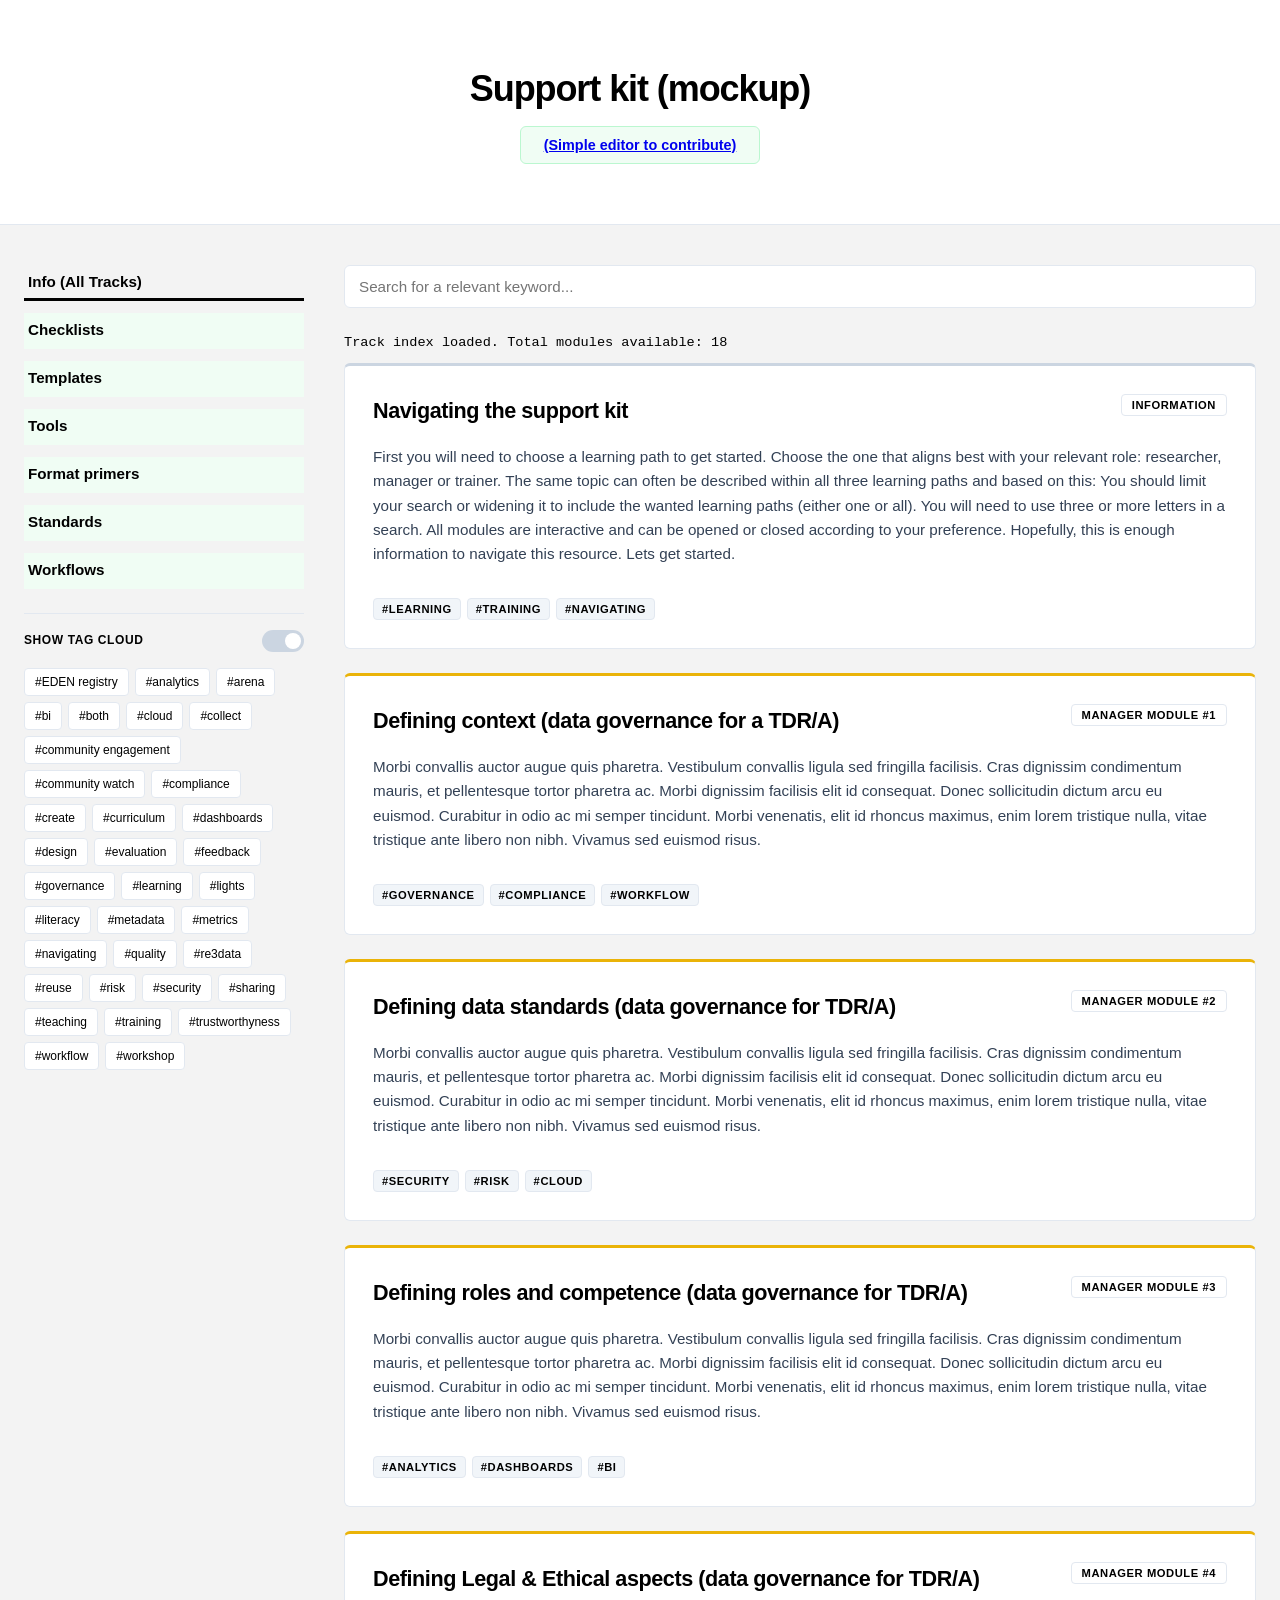
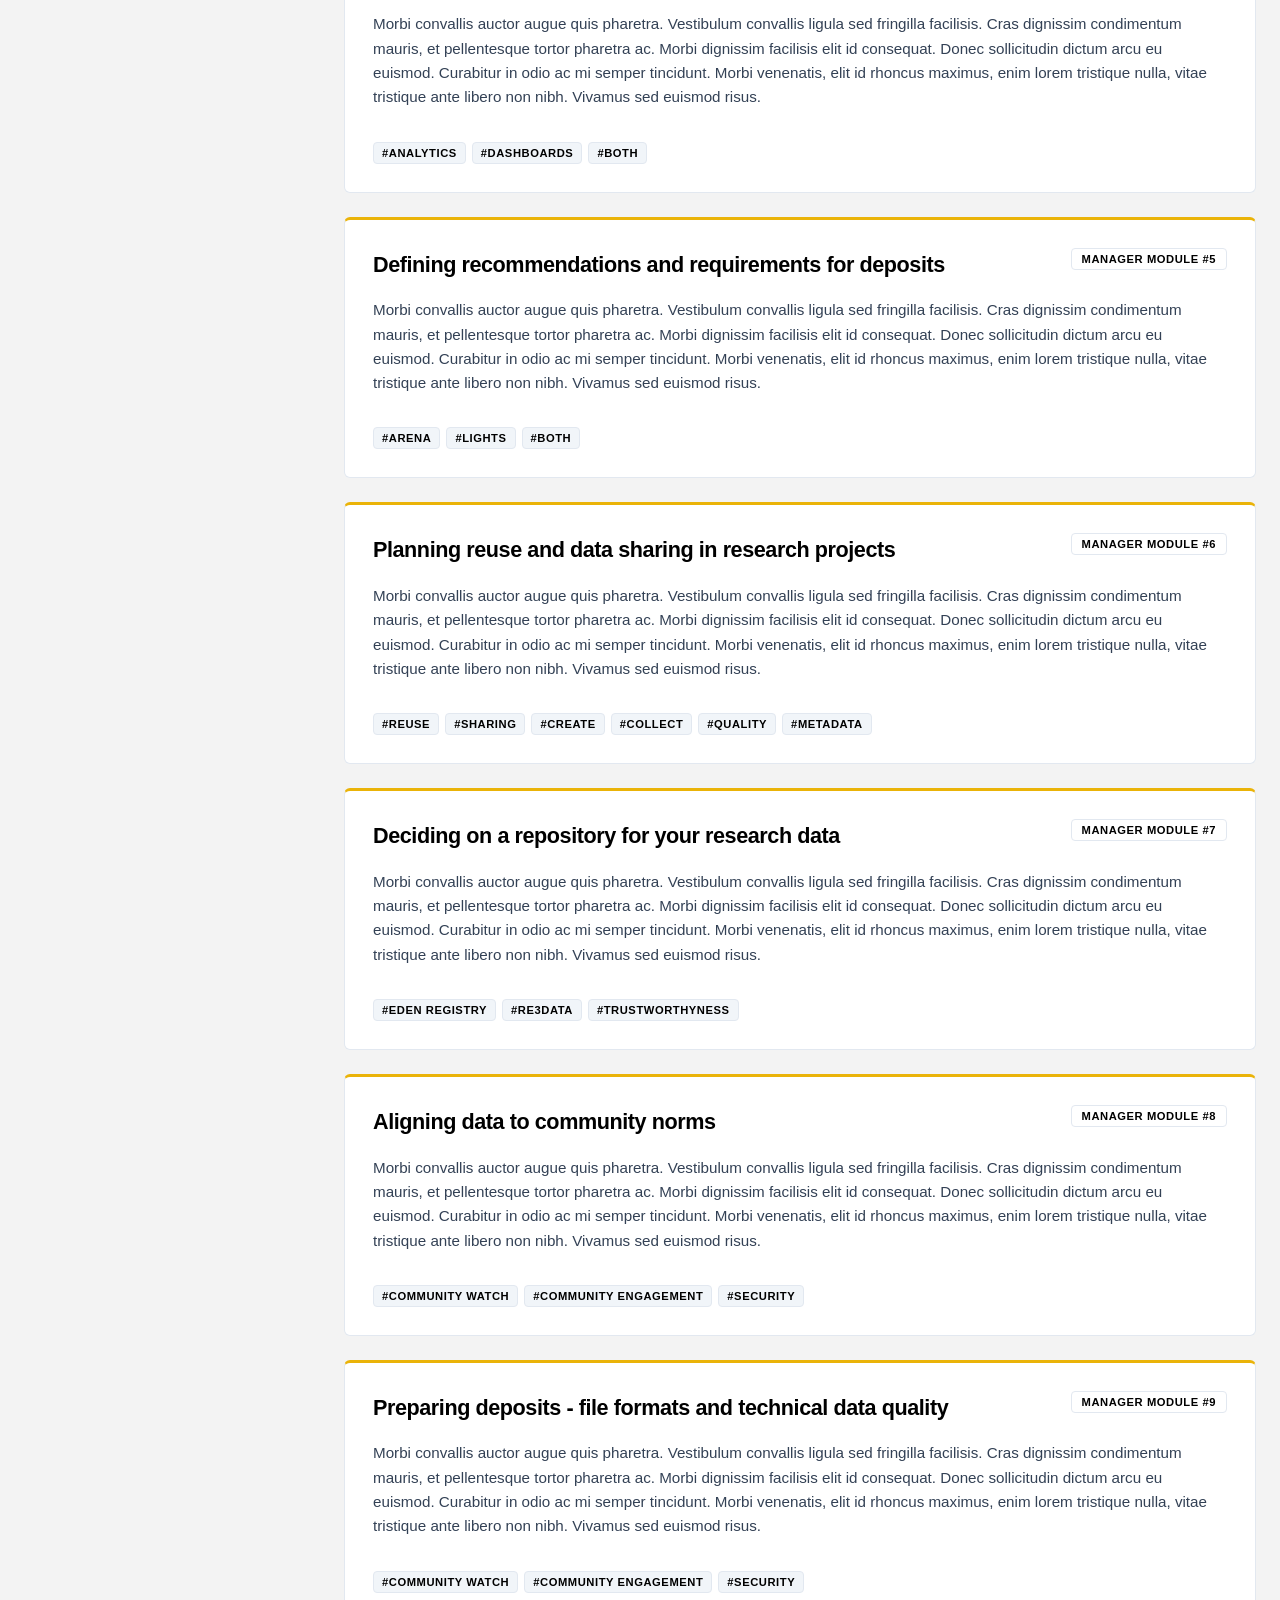
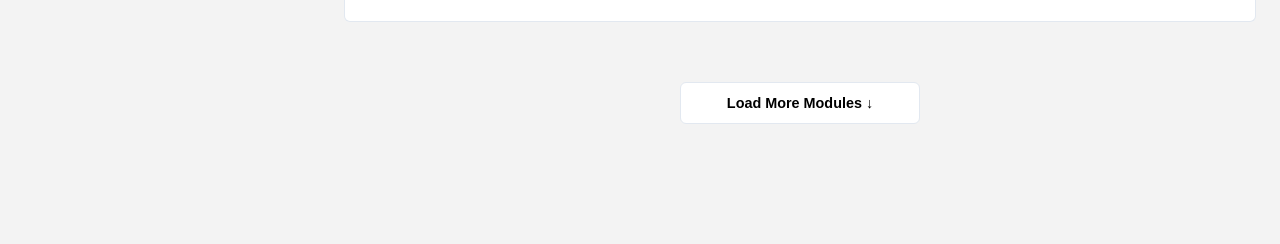
==== index.html @ 78a387d4 "Add new filter buttons for checklists and templates" ====
<!DOCTYPE html>
<html lang="en">
<head>
    <meta charset="UTF-8">
    <meta name="viewport" content="width=device-width, initial-scale=1.0">

      <!-- FAIR Signposting: Link to the external JSON-LD metadata -->
  <link rel="describedby" 
        type="application/ld+json" 
        href="./metadata.jsonld">
    
    <title>Support kit modules with </title>
    
    <!-- Link to your custom stylesheet -->
    <link rel="stylesheet" href="styles.css">
    
    <!-- 1. Last inn kjernebiblioteket for Markdown -->
    <script src="markdown-it.min.js"></script>
</head>
<body>
    <!-- Main Navigation Bar -->
    <header class="main-header">
        <div class="header-container">
            <h1>Support kit (mockup)</h1>
            <button class="next-step-btn"><a href="editor.html">(Simple editor to contribute)</a></button>
        </div>
    </header>

    <!-- Omgivende layout-beholder -->
    <div class="layout-container">
        
        <!-- Sidemeny med kontroller og filtrering -->
        <aside class="control-panel">
            
            <!-- 1. Role Selection Button Row (Learning Paths) -->
            <div class="filter-buttons-wrapper">
                <button class="filter-btn active" data-track="all">Info (All Tracks)</button>
                <button class="filter-btn" data-track="checklist">Checklists</button>
                <button class="filter-btn" data-track="template">Templates</button>
                <button class="filter-btn" data-track="tool">Tools</button>
                <button class="filter-btn" data-track="format">Format primers</button>
                <button class="filter-btn" data-track="standard">Standards</button>
                <button class="filter-btn" data-track="workflow">Workflows</button>
            </div>

            <!-- 2. Visibility Toggle Switch System for Tags -->
            <div class="toggle-container">
                <span class="toggle-label">Show Tag Cloud</span>
                <label class="switch-track" for="tagToggleCheckbox">
                    <input type="checkbox" id="tagToggleCheckbox" checked>
                    <span class="switch-slider"></span>
                </label>
            </div>

            <!-- 3. Target container where tags are injected dynamically -->
            <div id="globalTagCloud" class="global-tag-cloud">
        </aside>
  
        <!-- Core Dynamic Content Section -->
        <main class="content-container">
            
            <!-- 4. Search Field Placement -->
            <div class="search-wrapper">
                <input 
                    type="text" 
                    id="searchInput" 
                    placeholder="Search for a relevant keyword..." 
                    aria-label="Search learning modules"
                >
                <button id="resetSearchBtn" class="invisible" title="Clear search filters">✕</button>
            </div>
      
            <!-- Status indicator text -->
            <div id="searchCounter" class="search-counter">Loading track registry index...</div>
              
            <!-- Target container where app.js will inject the module cards -->
            <div id="articlesContainer" class="modules-grid"></div>

            <!-- Fallback view shown only when zero query results return -->
            <div id="noResults" class="hidden feedback-box">
                <h3>No matching modules found</h3>
                <p>Try adjusting your search terms, clicking another tag, or clearing the filter to see all structured tracks.</p>
            </div>

            <!-- Pagination Controls wrapper -->
            <div id="loadMoreWrapper" class="hidden pagination-bar">
                <button id="loadMoreBtn" class="primary-btn">Load More Modules ↓</button>
            </div>
            
        </main>

    </div> <!-- Slutt på layout-container -->

    <!-- Global Footer -->
    <footer class="main-footer">
        <!-- <p>work in progress..</p> -->
    </footer>

    <!-- Load your combined JavaScript file containing Part 1, 2 and 3 -->
    <script src="app.js"></script>
</body>
</html>
---- styles.css ----
/* ==========================================================================
   1. GLOBAL VARIABLES, RESETS & BASE STYLES
   ========================================================================== */
:root {
  /* Skrifttyper med fokus pC% system- og utviklerverktC8y */
  --font-main: -apple-system, BlinkMacSystemFont, "Segoe UI", Roboto, Helvetica, Arial, sans-serif;
  --font-mono: ui-monospace, SFMono-Regular, SF Mono, Menlo, Consolas, "Liberation Mono", monospace;

  /* Applikasjonsfarger - Stramme og nC8ytrale */
  --bg-app: #f3f3f3;        /* Litt renere, moderne grC%blC% bakgrunn */
  --bg-card: #ffffff;
  --text-main: #000000;     /* MC8rkere, mer distinkt tekstfarge */
  --text-muted: #000000;    /* Balansert nedtonet tekst */
  --border-color: #e2e8f0;  /* Tydelig, men diskret ramme */

  /* Tema-roller (Rolle-indikasjoner holdes intakt, men flatet ut) */
  --bg-researcher-badge: #f0447d;
  --bg-manager-badge: #eab308;
  --bg-trainer-badge: #14b8a6;

  /* Brytere, merkelapper og aksenter */
  --color-tag-active: #fef08a; /* MC8rk, autoritC&r farge for aktive valg */
  --bg-switch-off: #fef08a;
  --bg-switch-on: #cbd5e1;
  
  /* System-tokens (OKF bruker flate rammer fremfor skygger for dokumentfC8lelse) */
  --shadow-sm: none;
  --shadow-md: none;
  --ease-out: cubic-bezier(0.16, 1, 0.3, 1);
}

*, *::before, *::after {
  box-sizing: border-box;
  margin: 0;
  padding: 0;
}

html {
  scroll-behavior: smooth;
}

body {
  font-family: var(--font-main);
  background: var(--bg-app);
  color: var(--text-main);
  line-height: 1.6;
  padding-bottom: 60px;
  -webkit-font-smoothing: antialiased;
}

button {
  font-family: inherit;
}

/* Hjelpeklasser for synlighet */
.hidden {
  display: none !important;
}

.invisible {
  opacity: 0 !important;
  pointer-events: none !important;
}

/* ==========================================================================
   2. SYSTEM LAYOUT STRUCTURE
   ========================================================================== */
.layout-container {
  display: grid;
  grid-template-columns: 280px 1fr;
  gap: 40px;
  max-width: 1300px;
  margin: 0 auto;
  padding: 40px 24px;
}

.control-panel {
  position: sticky;
  top: 40px;
  height: fit-content;
  width: 100%;
}

.content-container {
  width: 100%;
  min-width: 0; /* Forhindrer at brede kodeblokker sprenger griddet */
}

@media (max-width: 768px) {
  .layout-container {
    grid-template-columns: 1fr;
    gap: 24px;
    padding: 24px 16px;
  }
  .control-panel {
    position: static;
  }
}

/* ==========================================================================
   3. HEADER ARCHITECTURE
   ========================================================================== */
.main-header {
  background: var(--bg-card);
  border-bottom: 1px solid var(--border-color);
  padding: 60px 24px;
  text-align: center;
}

.header-container h1 {
  font-size: 2.25rem;
  font-weight: 800;
  letter-spacing: -0.03em;
  color: var(--text-main);
  margin-bottom: 8px;
}

.header-container p {
  color: var(--text-muted);
  font-size: 1.1rem;
  max-width: 600px;
  margin: 0 auto;
}
/* ==========================================================================
   4. SEARCH FACET
   ========================================================================== */
.search-wrapper {
  position: relative;
  display: flex;
  align-items: center;
  margin-bottom: 24px;
}

#searchInput {
  width: 100%;
  padding: 12px 40px 12px 14px;
  font-size: 0.95rem;
  font-family: inherit;
  border: 1px solid var(--border-color);
  border-radius: 6px; /* Strammere hjC8rner for en mer teknisk dokumentfC8lelse */
  background: var(--bg-card);
  color: var(--text-main);
  transition: border-color 0.15s var(--ease-out), background-color 0.15s var(--ease-out);
}

/* Aktivt sC8kefelt med en subtil, profesjonell pastelltone og mC8rk tekst */
#searchInput.active-search {
  background-color: #f0fdf4; /* SvC&rt lys pastellgrC8nn/blC% tone */
  border-color: var(--color-tag-active);
  color: var(--text-main);
}

#searchInput:focus {
  outline: none;
  border-color: var(--color-tag-active);
  background-color: var(--bg-card);
}

#resetSearchBtn {
  position: absolute;
  right: 12px;
  background: none;
  border: none;
  font-size: 1.1rem;
  color: var(--text-muted);
  cursor: pointer;
  display: flex;
  align-items: center;
  justify-content: center;
}

#resetSearchBtn:hover {
  color: var(--text-main);
}

.search-counter {
  margin-top: 12px;
  font-size: 0.85rem;
  color: var(--text-muted);
  font-weight: 500;
  font-family: var(--font-mono); /* Monospace-tall gir et mer presist uttrykk */
}

/* ==========================================================================
   5. PRIMARY FILTER CATEGORIES (FACETS) - OPPDATERT FORSLAG 2
   ========================================================================== */
.filter-buttons-wrapper {
  display: flex;
  flex-direction: column;
  gap: 12px;
}

.filter-btn {
  padding: 8px 4px;
  font-size: 0.95rem;
  background-color: #f0fdf4;
  color: var(--text-muted);
  border: none;
  border-bottom: 3px solid transparent; /* Usynlig linje som standard for C% unngC% hopping */
  border-radius: 0px; /* Helt rette linjer for fane-estetikk */
  font-weight: 600;
  text-align: left;
  cursor: pointer;
  transition: color 0.15s var(--ease-out), border-color 0.15s var(--ease-out);
}

.filter-btn:hover {
  color: var(--text-main);
  border-bottom-color: var(--border-color); /* Subtil linje ved hover */
}

/* Aktive tilstander: NC8ytral knapp, men med tydelig farget underlinje */
.filter-btn[data-track="all"].active {
  border-bottom-color: var(--text-main);
  color: var(--text-main);
  background: transparent;
}

.filter-btn[data-track="researchers"].active {
  border-bottom-color: var(--bg-researcher-badge);
  color: var(--text-main);
  background: transparent;
}

.filter-btn[data-track="managers"].active {
  border-bottom-color: var(--bg-manager-badge);
  color: var(--text-main);
  background: transparent;
}

.filter-btn[data-track="trainers"].active {
  border-bottom-color: var(--bg-trainer-badge);
  color: var(--text-main);
  background: transparent;
}

/* ==========================================================================
   6. VISIBILITY TOGGLE SWITCH SYSTEM
   ========================================================================== */
.toggle-container {
  display: flex;
  align-items: center;
  justify-content: space-between;
  margin-top: 24px;
  padding: 16px 0 0;
  border-top: 1px solid var(--border-color);
}

.toggle-label {
  font-size: 0.75rem;
  font-weight: 700;
  color: var(--text-muted);
  text-transform: uppercase;
  letter-spacing: 0.05em;
  user-select: none;
}

.switch-track {
  position: relative;
  display: inline-block;
  width: 42px;
  height: 22px;
  cursor: pointer;
}

.switch-track input {
  opacity: 0;
  width: 0;
  height: 0;
}

.switch-slider {
  position: absolute;
  top: 0; left: 0; right: 0; bottom: 0;
  background-color: var(--bg-switch-off);
  transition: background-color 0.15s var(--ease-out);
  border-radius: 9999px;
}

.switch-slider::before {
  position: absolute;
  content: "";
  height: 16px;
  width: 16px;
  left: 3px;
  bottom: 3px;
  background-color: #ffffff;
  transition: transform 0.15s var(--ease-out);
  border-radius: 50%;
}

.switch-track input:checked + .switch-slider {
  background-color: var(--bg-switch-on);
}

.switch-track input:checked + .switch-slider::before {
  transform: translateX(20px);
}

.switch-track input:focus-visible + .switch-slider {
  outline: 2px solid var(--color-tag-active);
  outline-offset: 2px;
}

/* ==========================================================================
   7. TAG CLOUD CLUSTER
   ========================================================================== */
.global-tag-cloud {
  display: flex;
  flex-wrap: wrap;
  gap: 6px;
  margin-top: 16px;
  max-height: 500px;
  opacity: 1;
  visibility: visible;
  transition: max-height 0.2s var(--ease-out), opacity 0.15s ease, margin 0.15s;
  overflow: hidden;
}

.global-tag-cloud.hidden {
  max-height: 0 !important;
  opacity: 0 !important;
  margin-top: 0 !important;
  visibility: hidden !important;
  pointer-events: none !important;
  display: none !important;
}

.global-tag-btn {
  background: var(--bg-card);
  color: var(--text-main);
  border: 1px solid var(--border-color);
  border-radius: 4px; /* Ren, rektangulC&r tag-estetikk */
  font-weight: 500;
  cursor: pointer;
  padding: 6px 10px;
  font-size: 0.75rem;
  transition: background-color 0.15s var(--ease-out), border-color 0.15s var(--ease-out);
}

.global-tag-btn:hover {
  background-color: #f1f5f9;
  border-color: #cbd5e1;
}

.global-tag-btn.active {
  background: var(--color-tag-active);
  border-color: var(--color-tag-active);
  color: #fff;
}
/* ==========================================================================
   8. FILTERABLE ARTICLE CARDS - OPPDATERT FORSLAG 2
   ========================================================================== */
.modules-grid {
  display: flex;
  flex-direction: column;
  gap: 24px;
  margin-top: 10px;
}

article.filterable {
  width: 100%;
  background: var(--bg-card);
  border: 1px solid var(--border-color);
  border-top: 3px solid #cbd5e1; /* Flyttet fargestripe til toppen som standard */
  border-radius: 6px; 
  padding: 28px;
  cursor: text;
  transition: background-color 0.2s var(--ease-out), border-color 0.2s var(--ease-out);
}

article.filterable:not(:has(.full-content)):hover {
  background-color: #f8fafc; /* Subtil bakgrunnsendring ved hover */
  border-color: #cbd5e1;     /* Rammen blir litt mC8rkere grC% */
}

/* Sikrer at en C%pen modul beholder sin faste, nC8ytrale bakgrunn uansett muspeker */
article.filterable:has(.full-content) {
  background-color: var(--bg-card); /* Forblir helt hvit/standard */
  border-color: var(--border-color);
  cursor: default; /* Endrer muspekeren fra 'hC%nd' til vanlig pil for bedre dokumentfC8lelse */
}

.article-header {
  display: flex;
  flex-direction: column;
  gap: 8px;
  margin-bottom: 16px;
}

@media (min-width: 640px) {
  .article-header {
    flex-direction: row;
    justify-content: space-between;
    align-items: flex-start;
  }
}

.article-header h2 {
  font-size: 1.35rem;
  font-weight: 700;
  letter-spacing: -0.02em;
  color: var(--text-main);
}

.article-title-clickable:hover {
  text-decoration: underline;
}

.badge {
  display: inline-block;
  padding: 4px 10px;
  font-size: 0.7rem;
  font-weight: 600;
  text-transform: uppercase;
  letter-spacing: 0.05em;
  border-radius: 4px; /* Strammere badges */
  background: #f1f5f9;
  color: var(--text-muted);
  border: 1px solid var(--border-color);
}

.tag-click-btn {
  cursor: pointer;
  transition: background-color 0.15s, color 0.15s, border-color 0.15s;
}

.tag-click-btn:hover {
  background: #e2e8f0;
  color: var(--text-main);
}

.tag-click-btn.active {
  background: var(--color-tag-active);
  border-color: var(--color-tag-active);
  color: #fff;
}

article.filterable[data-track="researchers"] { border-left: 1px solid var(--border-color); border-top-color: var(--bg-researcher-badge); }
article.filterable[data-track="managers"]    { border-left: 1px solid var(--border-color); border-top-color: var(--bg-manager-badge); }
article.filterable[data-track="trainers"]    { border-left: 1px solid var(--border-color); border-top-color: var(--bg-trainer-badge); }

/* Beholder disiplin-badges intakt, men sikrer god kontrast */
article.filterable[data-track="researchers"] .discipline-badge { background: #fff1f2; color: var(--bg-researcher-badge); border-color: #fecdd3; }
article.filterable[data-track="managers"] .discipline-badge { background: #fef9c3; color: #a16207; border-color: #fef08a; }
article.filterable[data-track="trainers"] .discipline-badge { background: #ccfbf1; color: #0d9488; border-color: #99f6e4; }

.abstract-text {
  color: #334155;
  font-size: 0.95rem;
  margin-bottom: 20px;
  line-height: 1.6;
}

mark {
  background: #fef08a; /* Behagelig pastellgul highlight */
  color: #854d0e;
  padding: 0 2px;
  margin: 0;
  border-radius: 2px;
  display: inline;
}
.discipline-badge {
  background: var(--bg-card) !important;
  color: var(--text-muted) !important;
  border: 1px solid var(--border-color) !important;
  transition: background-color 0.15s var(--ease-out), color 0.15s var(--ease-out), border-color 0.15s var(--ease-out);
}

/* Tydelig men nC8ytral hover-tilstand */
.discipline-badge:hover {
  background: #f1f5f9 !important;
  color: var(--text-main) !important;
  border-color: #cbd5e1 !important;
}

/* ==========================================================================
   9. ACTIONS AREA & FOOTER UTILITIES
   ========================================================================== */
.learning-path-actions {
  margin-top: 24px;
  padding-top: 20px;
  border-top: 1px solid var(--border-color);
  display: flex;
  gap: 12px;
  flex-wrap: wrap;
  align-items: center;
}

.next-step-btn {
  background: #f0fdf4;
  color: #166534;
  border: 1px solid #bbf7d0;
  padding: 10px 20px;
  border-radius: 6px;
  font-weight: 600;
  font-size: 0.9rem;
  cursor: pointer;
  width: 240px; 
  text-align: center;
  overflow: hidden;
  text-overflow: ellipsis;
  white-space: nowrap;
  transition: background-color 0.15s, border-color 0.15s;
}

.next-step-btn:hover {
  background: #dcfce7;
  border-color: #86efac;
}

.share-btn,
.close-article-btn {
  background: var(--bg-card);
  color: var(--text-main);
  border: 1px solid var(--border-color);
  padding: 10px 20px;
  border-radius: 6px;
  font-weight: 600;
  font-size: 0.9rem;
  cursor: pointer;
  transition: background-color 0.15s, border-color 0.15s;
}

.share-btn:hover {
  background: #f1f5f9;
  border-color: #cbd5e1;
}

.close-article-btn {
  color: #dc2626;
  border-color: #fecaa3;
  background: #fff5f5;
}

.close-article-btn:hover {
  background: #fee2e2;
  border-color: #fca5a5;
}

.article-tags-bottom {
  margin-top: 24px;
  display: flex;
  flex-wrap: wrap;
  gap: 6px;
  padding-top: 8px;
}

.article-tags-bottom .badge {
  font-size: 0.7rem;
  padding: 4px 8px;
}

/* ==========================================================================
   10. MARKDOWN TYPOGRAPHY, TABLES & CODE RESTORATION
   ========================================================================== */
.markdown-body {
  line-height: 1.6;
  color: #334155;
}

.markdown-body p {
  margin-top: 0;
  margin-bottom: 1.25rem;
}

.markdown-body h1,
.markdown-body h2,
.markdown-body h3,
.markdown-body h4 {
  font-weight: 700;
  color: var(--text-main);
  margin-top: 1.75rem;
  margin-bottom: 0.75rem;
  line-height: 1.25;
  letter-spacing: -0.01em;
}

.markdown-body h1 { font-size: 1.6rem; border-bottom: 1px solid var(--border-color); padding-bottom: 8px; }
.markdown-body h2 { font-size: 1.35rem; }
.markdown-body h3 { font-size: 1.15rem; }

.markdown-body > *:first-child {
  margin-top: 0 !important;
}

.markdown-body ul,
.markdown-body ol {
  margin-top: 0;
  margin-bottom: 1.25rem;
  padding-left: 1.5rem;
}

.markdown-body li {
  margin-bottom: 0.4rem;
}

/* Tabeller i ekte OKF-stil */
.markdown-body table {
  width: 100%;
  border-collapse: collapse;
  margin-bottom: 1.5rem;
  font-size: 0.9rem;
}

.markdown-body th,
.markdown-body td {
  padding: 10px 12px;
  text-align: left;
  border-bottom: 1px solid var(--border-color);
}

.markdown-body th {
  font-weight: 700;
  background-color: #f8fafc;
  color: var(--text-main);
  border-top: 1px solid var(--border-color);
}

.markdown-body tr:nth-child(even) {
  background-color: #fdfdfd;
}

/* Inline kode-elementer (f.eks `order_id`) */
.markdown-body code {
  font-family: var(--font-mono);
  background-color: #f1f5f9;
  color: #0f172a;
  padding: 0.2em 0.4em;
  font-size: 85%;
  border-radius: 4px;
}

/* Store, profesjonelle mC8rke kodeblokker */
.markdown-body pre {
  padding: 1.25rem;
  overflow-x: auto;
  margin-bottom: 1.25rem;
  background-color: #0f172a; /* MC8rk kontrastfarge for kode */
  border: 1px solid #1e293b;
  border-radius: 6px;
}

/* Nullstill inline-stiler inni store kodeblokker */
.markdown-body pre code {
  background-color: transparent;
  color: #e2e8f0;
  padding: 0;
  font-size: 0.85rem;
  border-radius: 0;
}

/* ==========================================================================
   11. SMOOTH CONTENT EXPANSION ANIMATION & PAGINATION
   ========================================================================== */
@keyframes fadeInContent {
  from {
    opacity: 0;
    transform: translateY(4px);
  }
  to {
    opacity: 1;
    transform: translateY(0);
  }
}

.full-content {
  animation: fadeInContent 0.2s var(--ease-out) forwards;
  will-change: opacity, transform;
}

.pagination-bar {
  display: flex;
  justify-content: center; 
  align-items: center;
  width: 100%;
  margin-top: 40px;
  padding: 20px 0;
}

.primary-btn {
  background: var(--bg-card);
  color: var(--text-main);
  border: 1px solid var(--border-color);
  padding: 12px 24px;
  border-radius: 6px;
  font-weight: 600;
  font-size: 0.9rem;
  cursor: pointer;
  width: 240px; 
  text-align: center;
  overflow: hidden;
  text-overflow: ellipsis;
  white-space: nowrap;
  transition: background-color 0.15s, border-color 0.15s;
}

.primary-btn:hover {
  background: #f1f5f9;
  border-color: #cbd5e1;
}
/* Stilen som gjC8r at tags lyser opp som sC8keforslag */
.global-tag-btn.tag-suggestion-highlight {
  background-color: #fef08a !important; /* Lys gul bakgrunn */
  border-color: #eab308 !important;     /* Gyllen ramme */
  color: #854d0e !important;          /* GjC8re den C8rlite stC8rre */
  transition: all 0.2s ease;
}
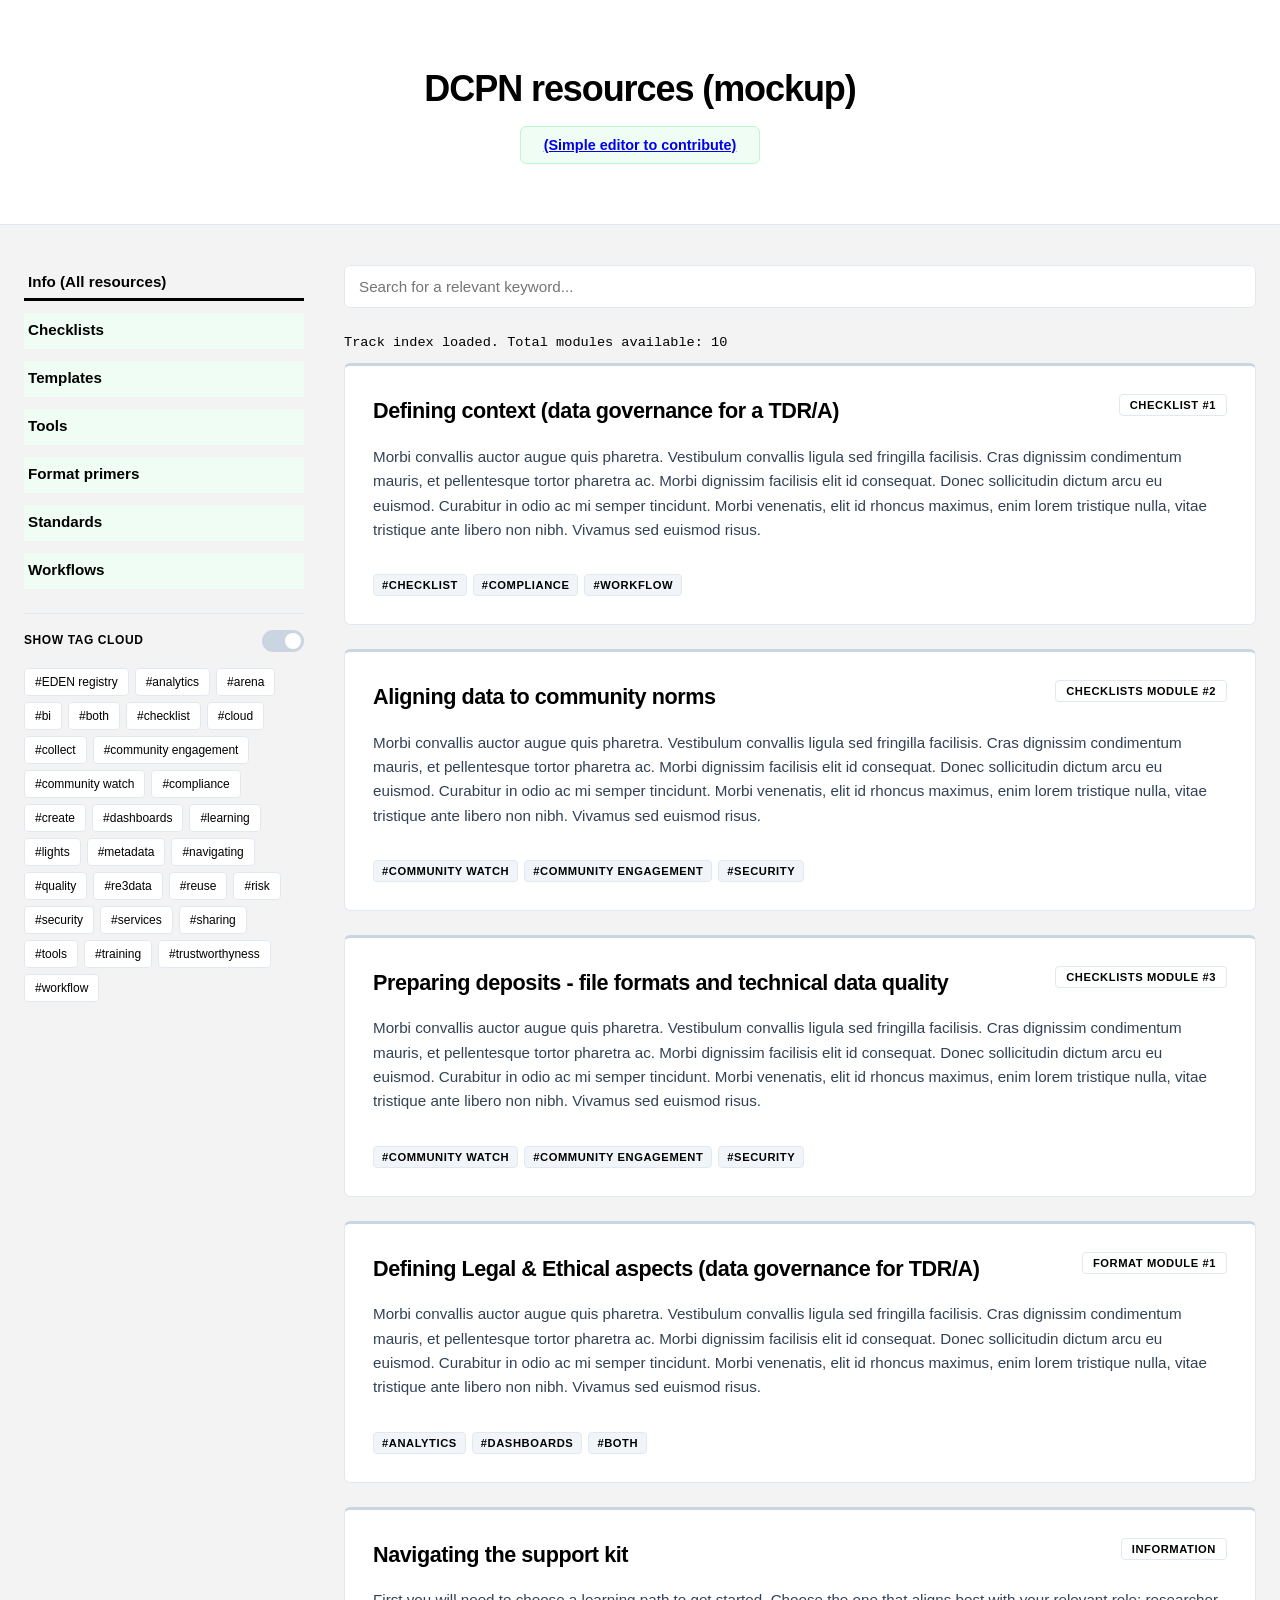
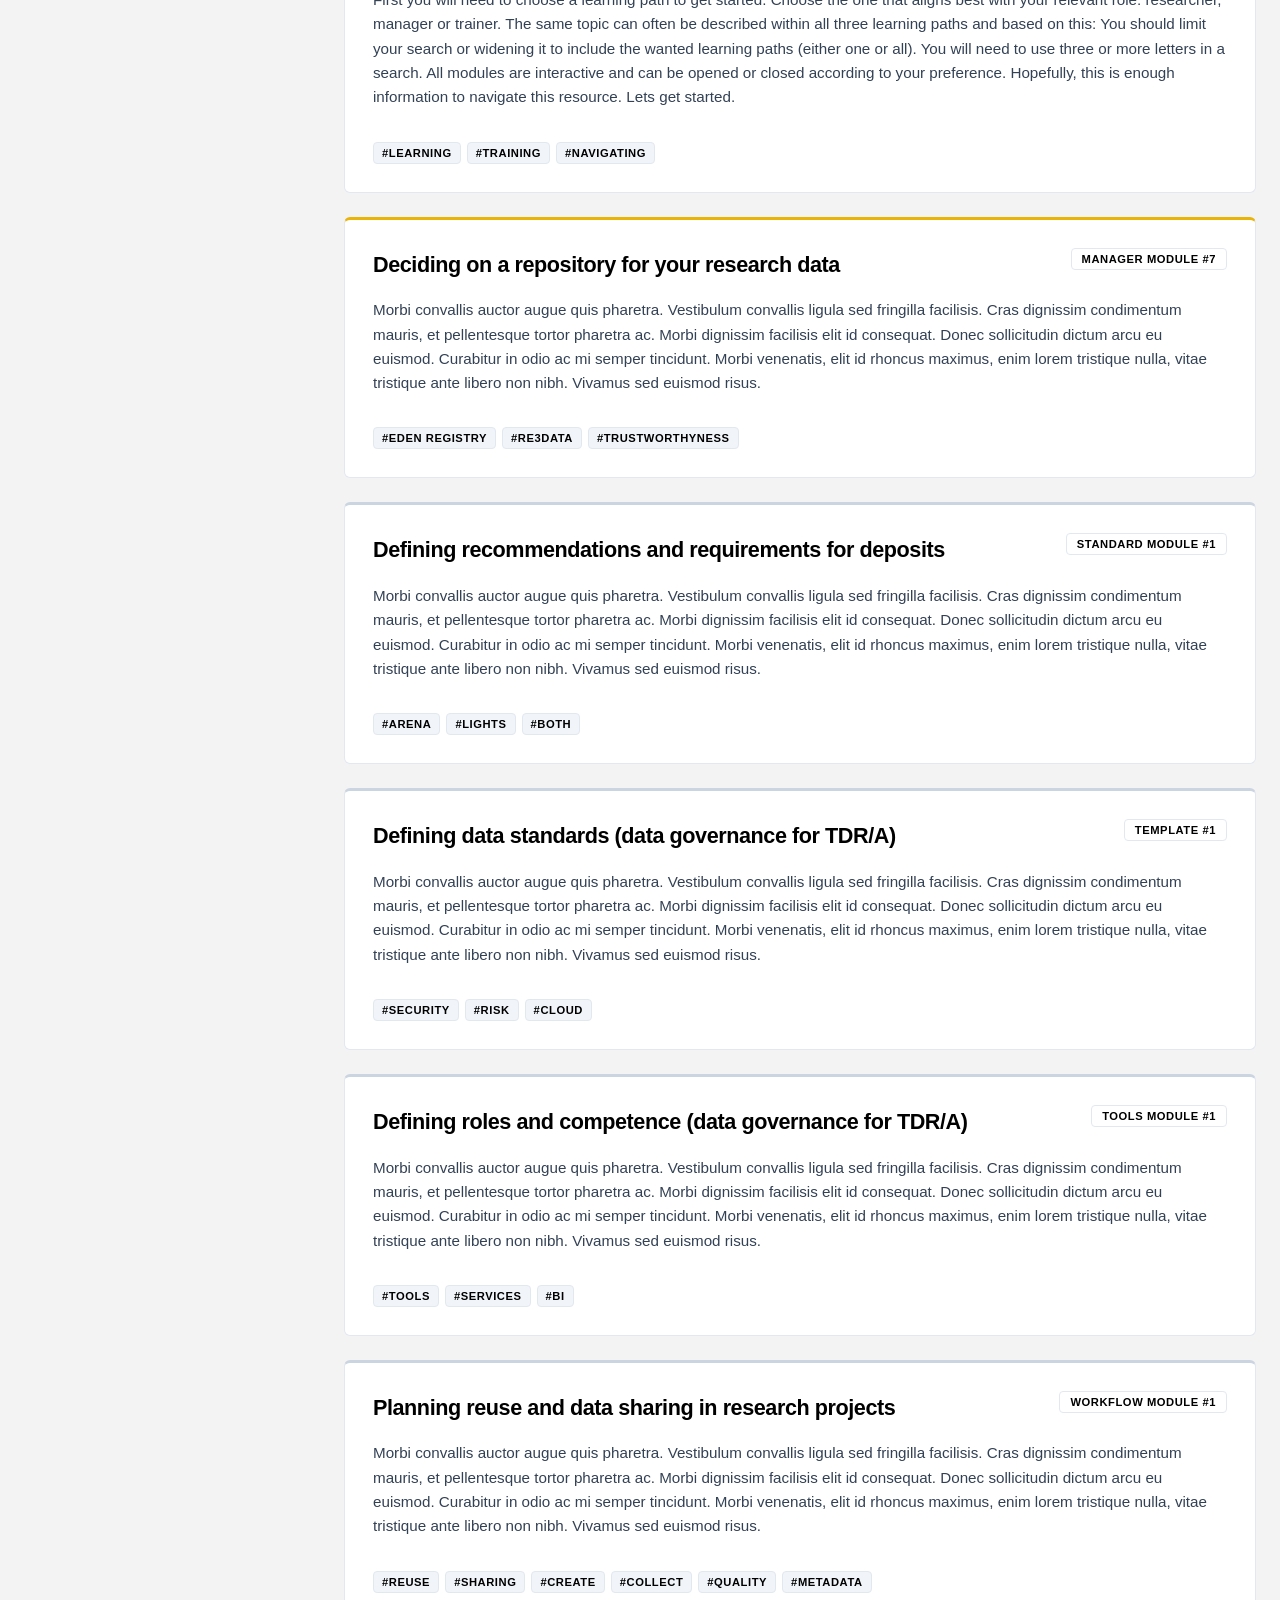
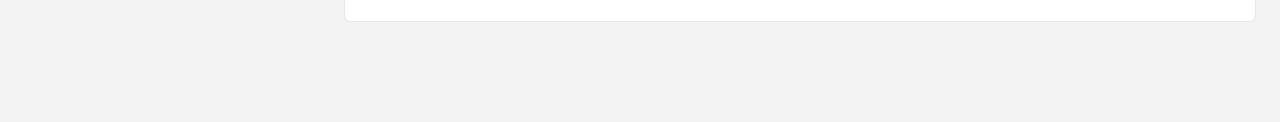
==== commit 9179f360: "Update header and button text in index.html" ====
--- a/index.html
+++ b/index.html
@@ -21,7 +21,7 @@
     <!-- Main Navigation Bar -->
     <header class="main-header">
         <div class="header-container">
-            <h1>Support kit (mockup)</h1>
+            <h1>DCPN resources (mockup)</h1>
             <button class="next-step-btn"><a href="editor.html">(Simple editor to contribute)</a></button>
         </div>
     </header>
@@ -34,7 +34,7 @@
             
             <!-- 1. Role Selection Button Row (Learning Paths) -->
             <div class="filter-buttons-wrapper">
-                <button class="filter-btn active" data-track="all">Info (All Tracks)</button>
+                <button class="filter-btn active" data-track="all">Info (All resources)</button>
                 <button class="filter-btn" data-track="checklist">Checklists</button>
                 <button class="filter-btn" data-track="template">Templates</button>
                 <button class="filter-btn" data-track="tool">Tools</button>
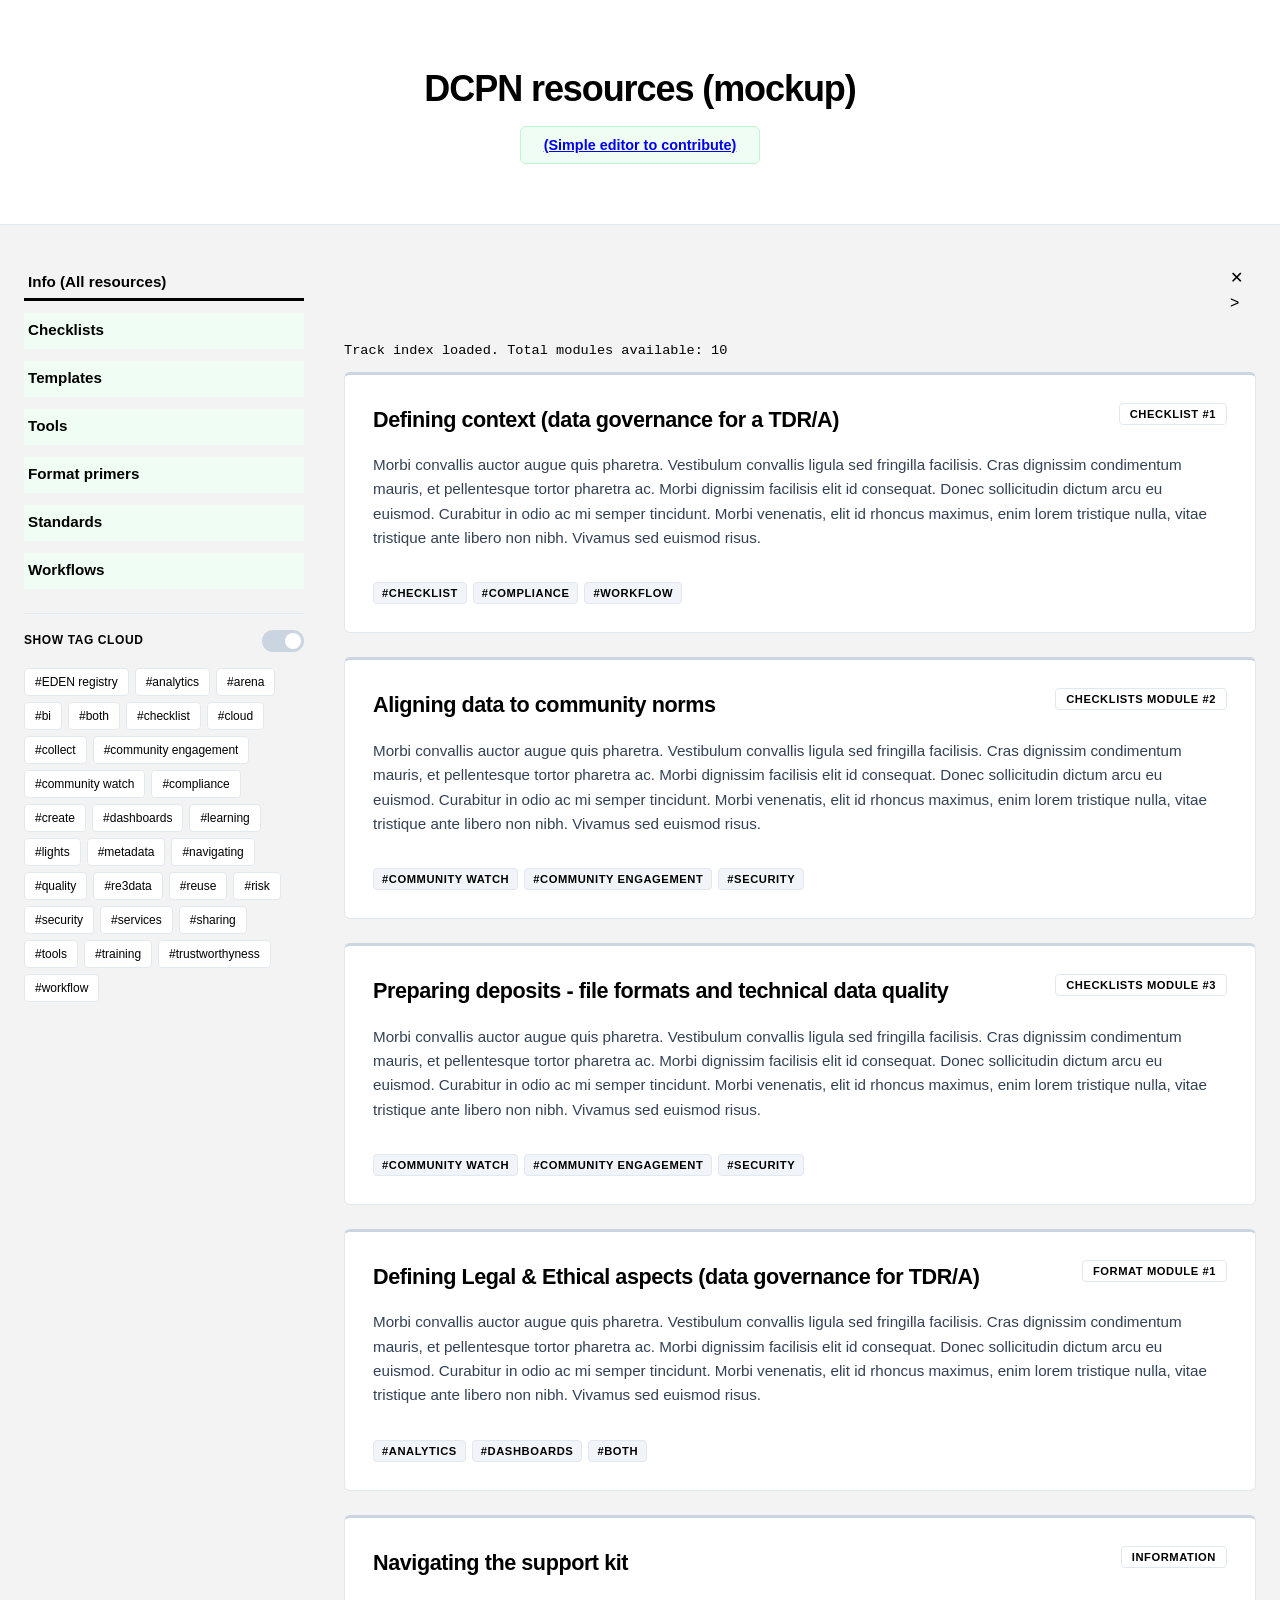
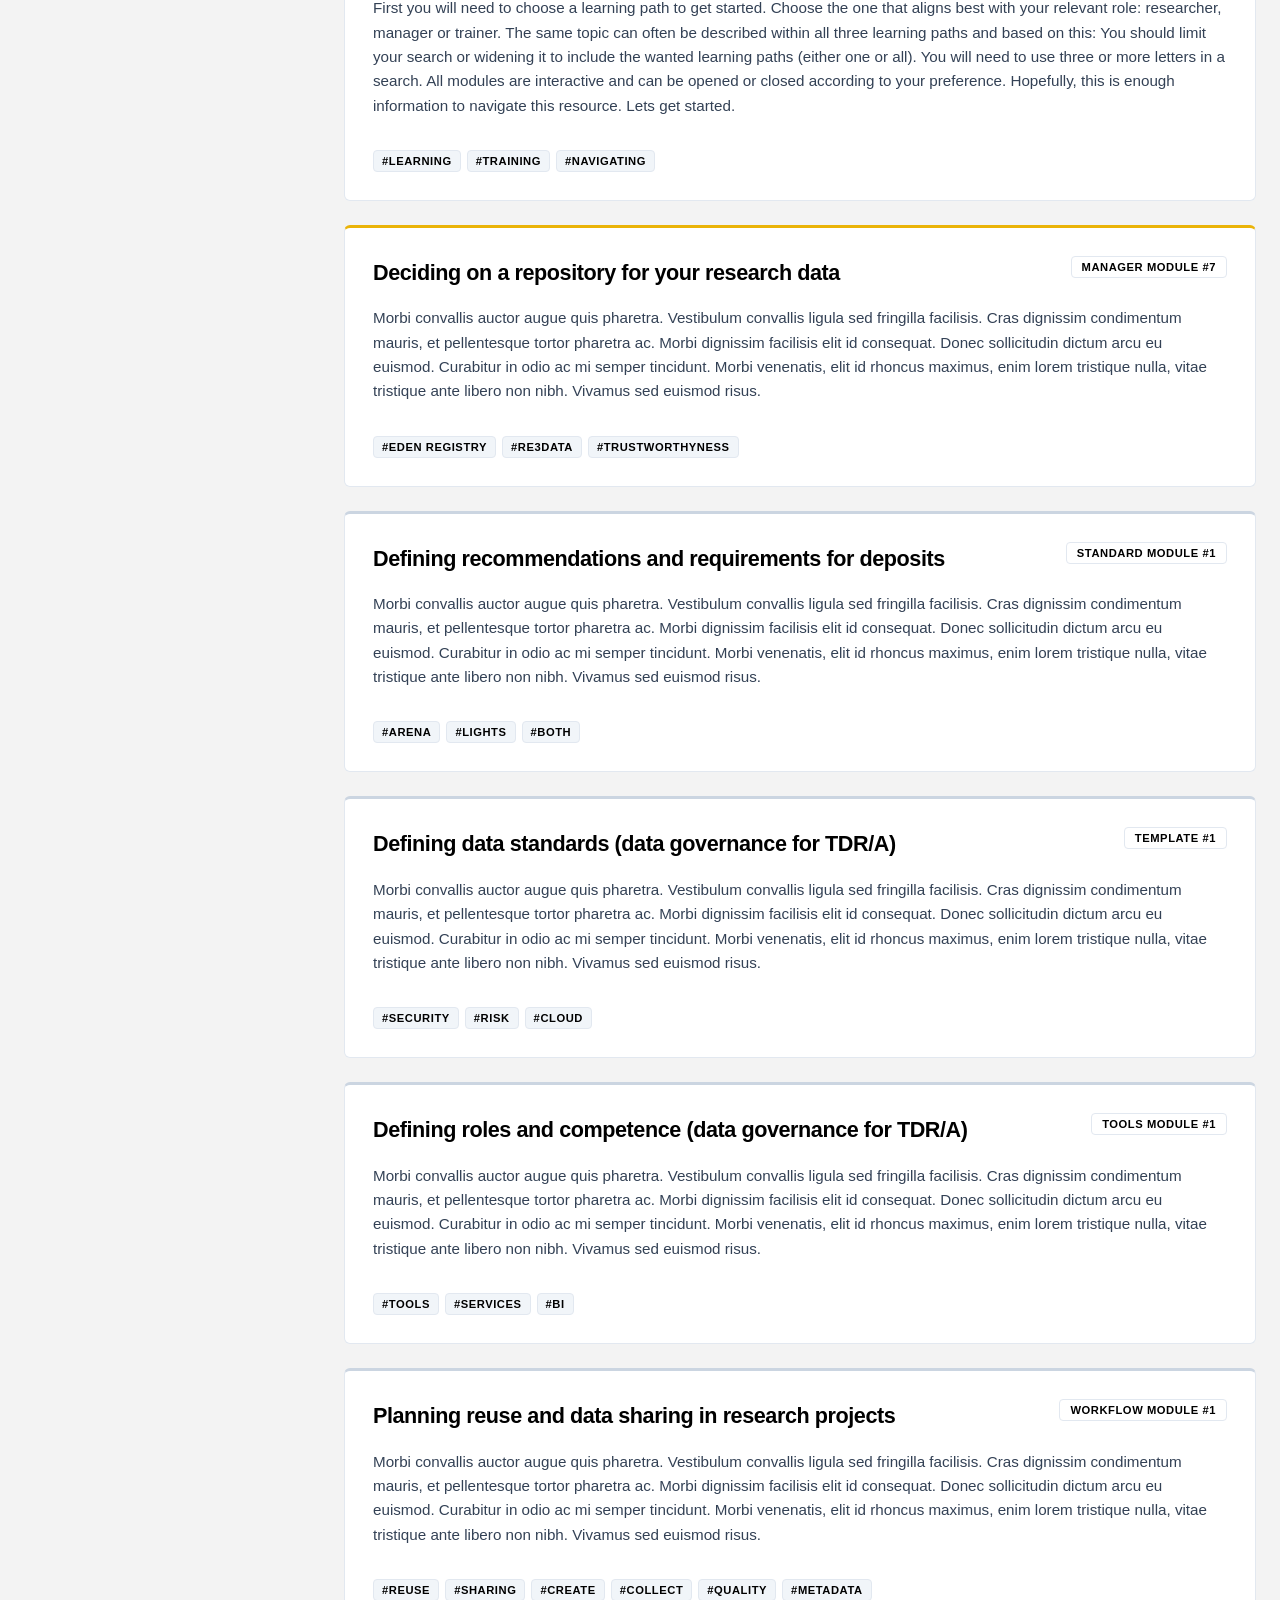
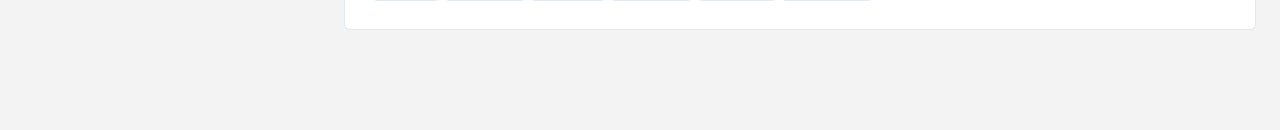
==== commit d30872cc: "Fix button tag formatting in index.html" ====
--- a/index.html
+++ b/index.html
@@ -66,8 +66,8 @@
                     id="searchInput" 
                     placeholder="Search for a relevant keyword..." 
                     aria-label="Search learning modules"
-                >
-                <button id="resetSearchBtn" class="invisible" title="Clear search filters">✕</button>
+    
+                <button id="resetSearchBtn" class="invisible" title="Clear search filters">✕</button>             >
             </div>
       
             <!-- Status indicator text -->
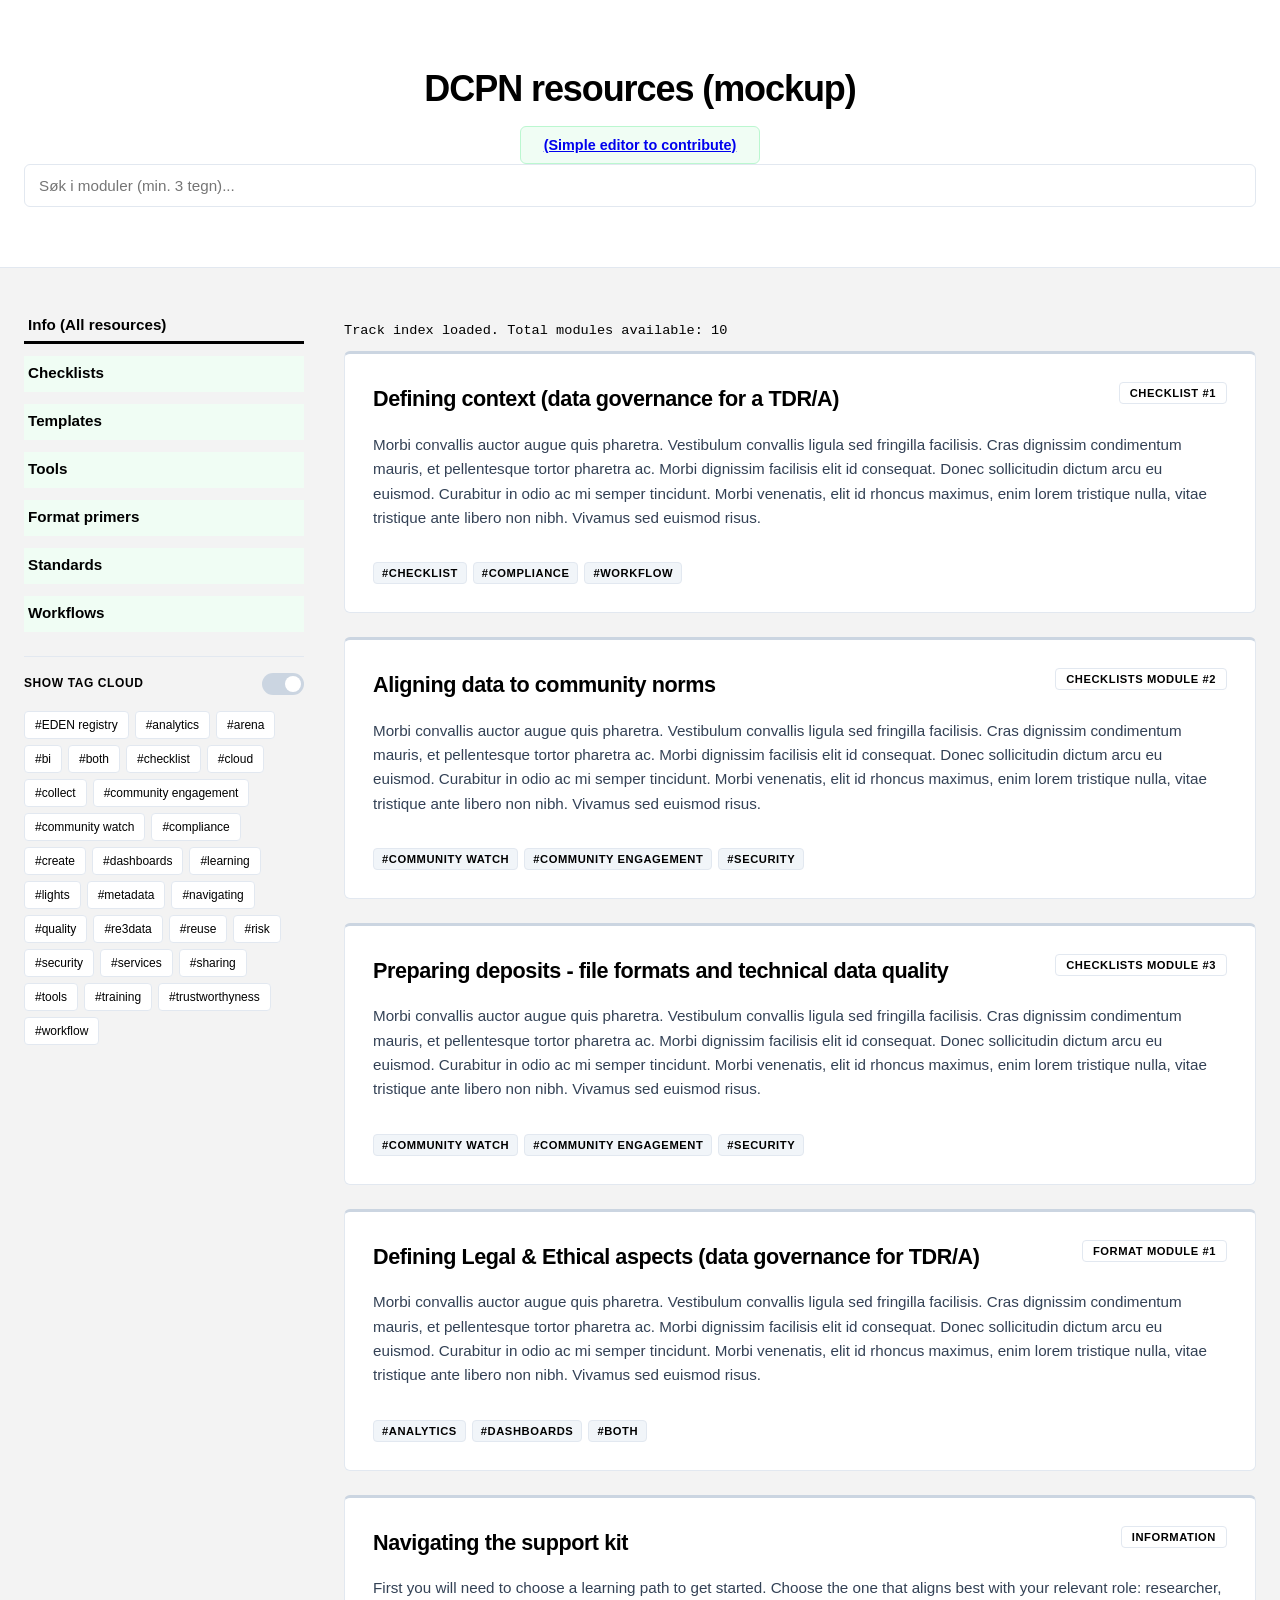
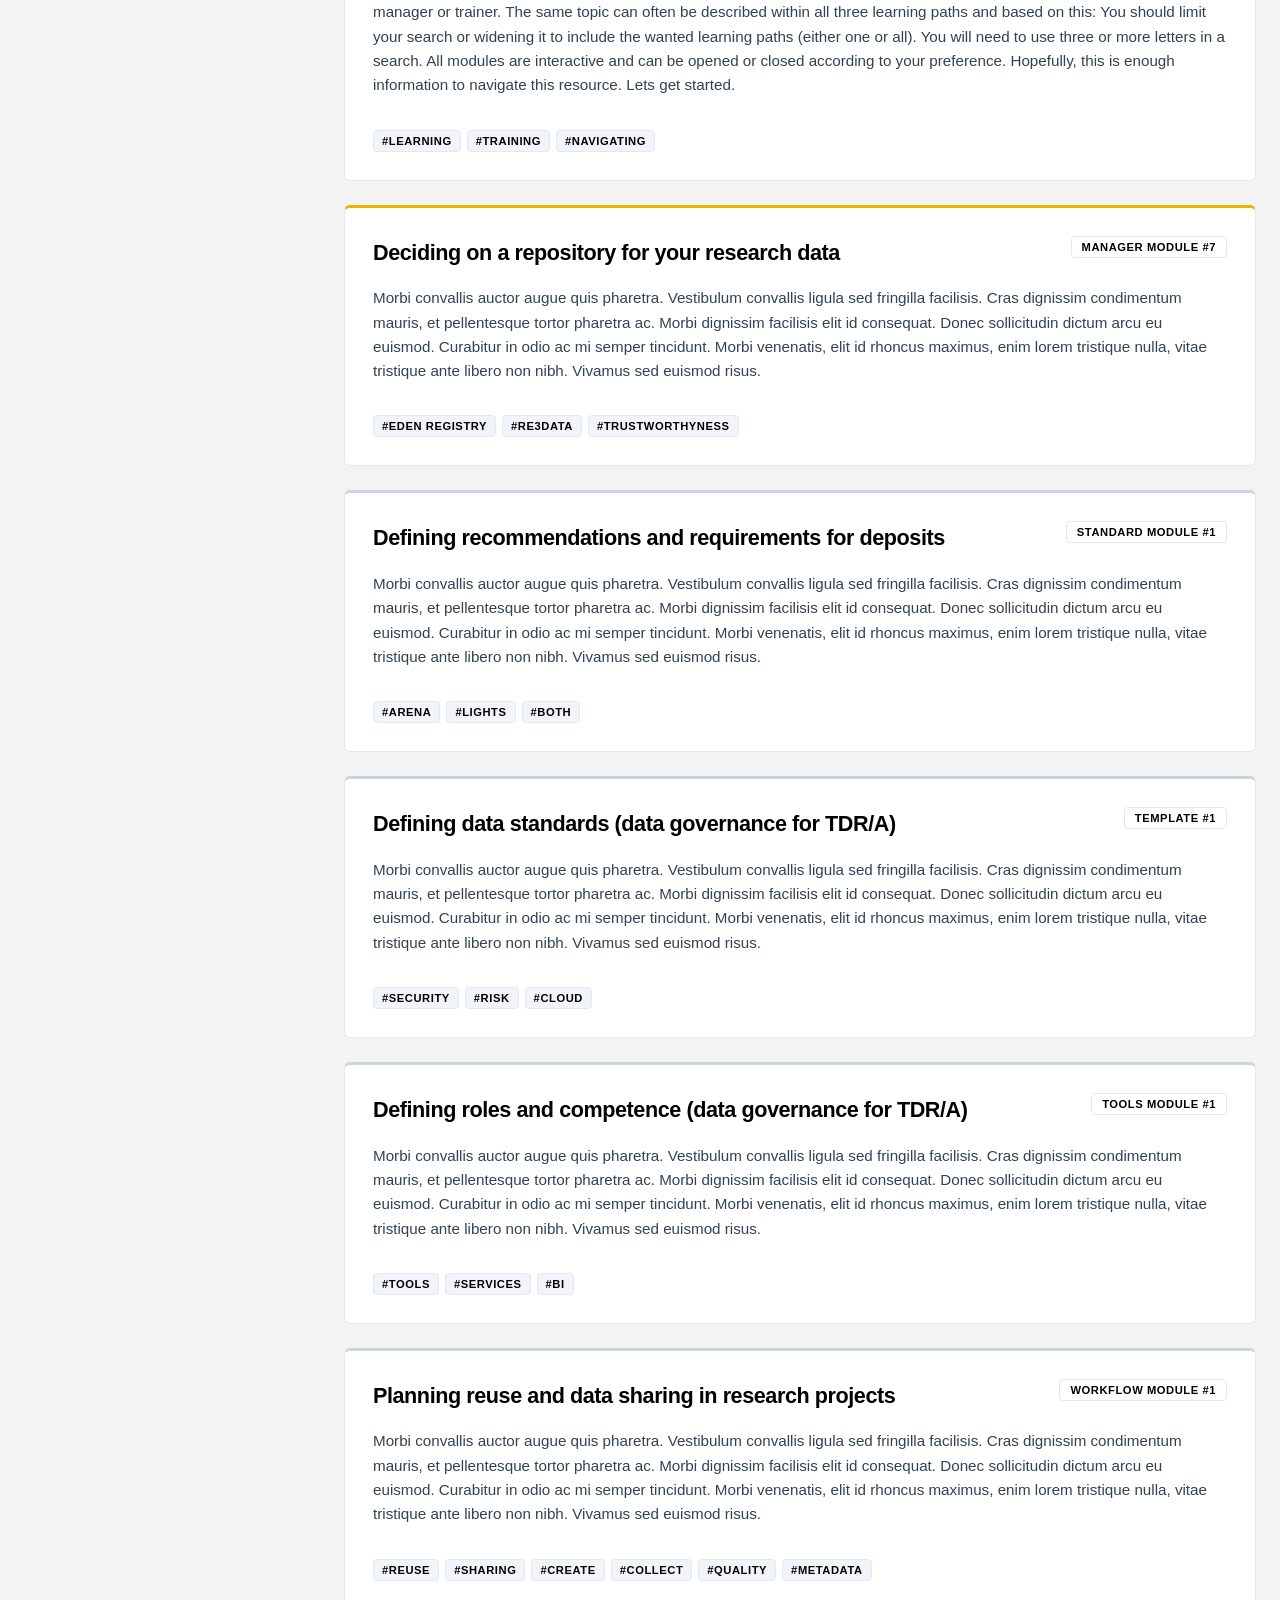
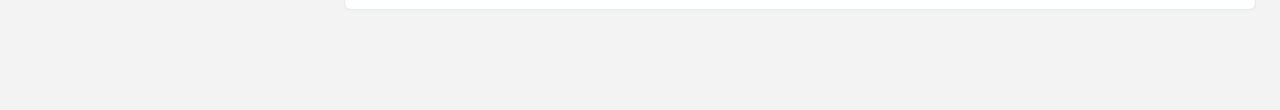
==== commit e63f51bb: "Remove duplicate search input from main content Removed duplicate search input and button from the m" ====
--- a/index.html
+++ b/index.html
@@ -23,6 +23,10 @@
         <div class="header-container">
             <h1>DCPN resources (mockup)</h1>
             <button class="next-step-btn"><a href="editor.html">(Simple editor to contribute)</a></button>
+               <!-- Søk og nullstilling -->
+        <div class="search-box">
+            <input type="text" id="searchInput" placeholder="Søk i moduler (min. 3 tegn)..." autocomplete="off">
+            <button id="resetSearchBtn" class="invisible">Nullstill søk</button>
         </div>
     </header>
 
@@ -58,17 +62,6 @@
   
         <!-- Core Dynamic Content Section -->
         <main class="content-container">
-            
-            <!-- 4. Search Field Placement -->
-            <div class="search-wrapper">
-                <input 
-                    type="text" 
-                    id="searchInput" 
-                    placeholder="Search for a relevant keyword..." 
-                    aria-label="Search learning modules"
-    
-                <button id="resetSearchBtn" class="invisible" title="Clear search filters">✕</button>             >
-            </div>
       
             <!-- Status indicator text -->
             <div id="searchCounter" class="search-counter">Loading track registry index...</div>
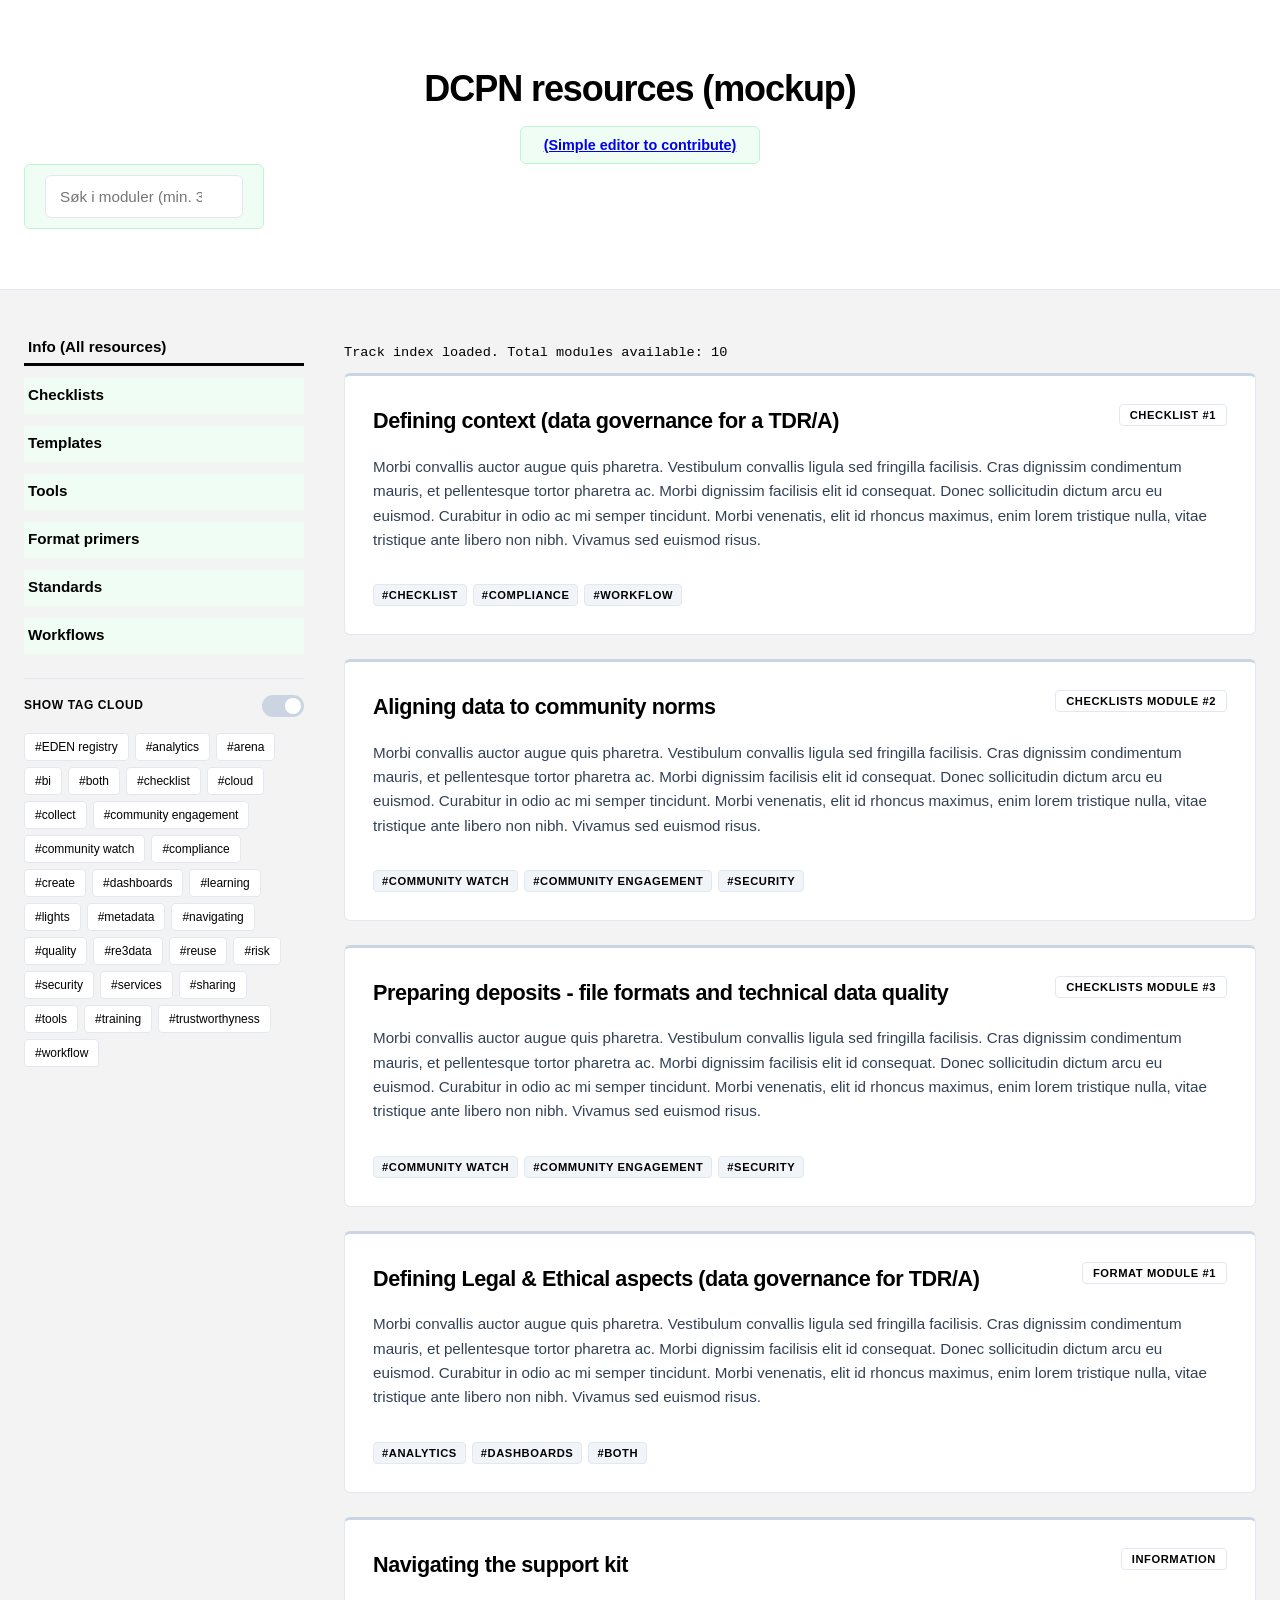
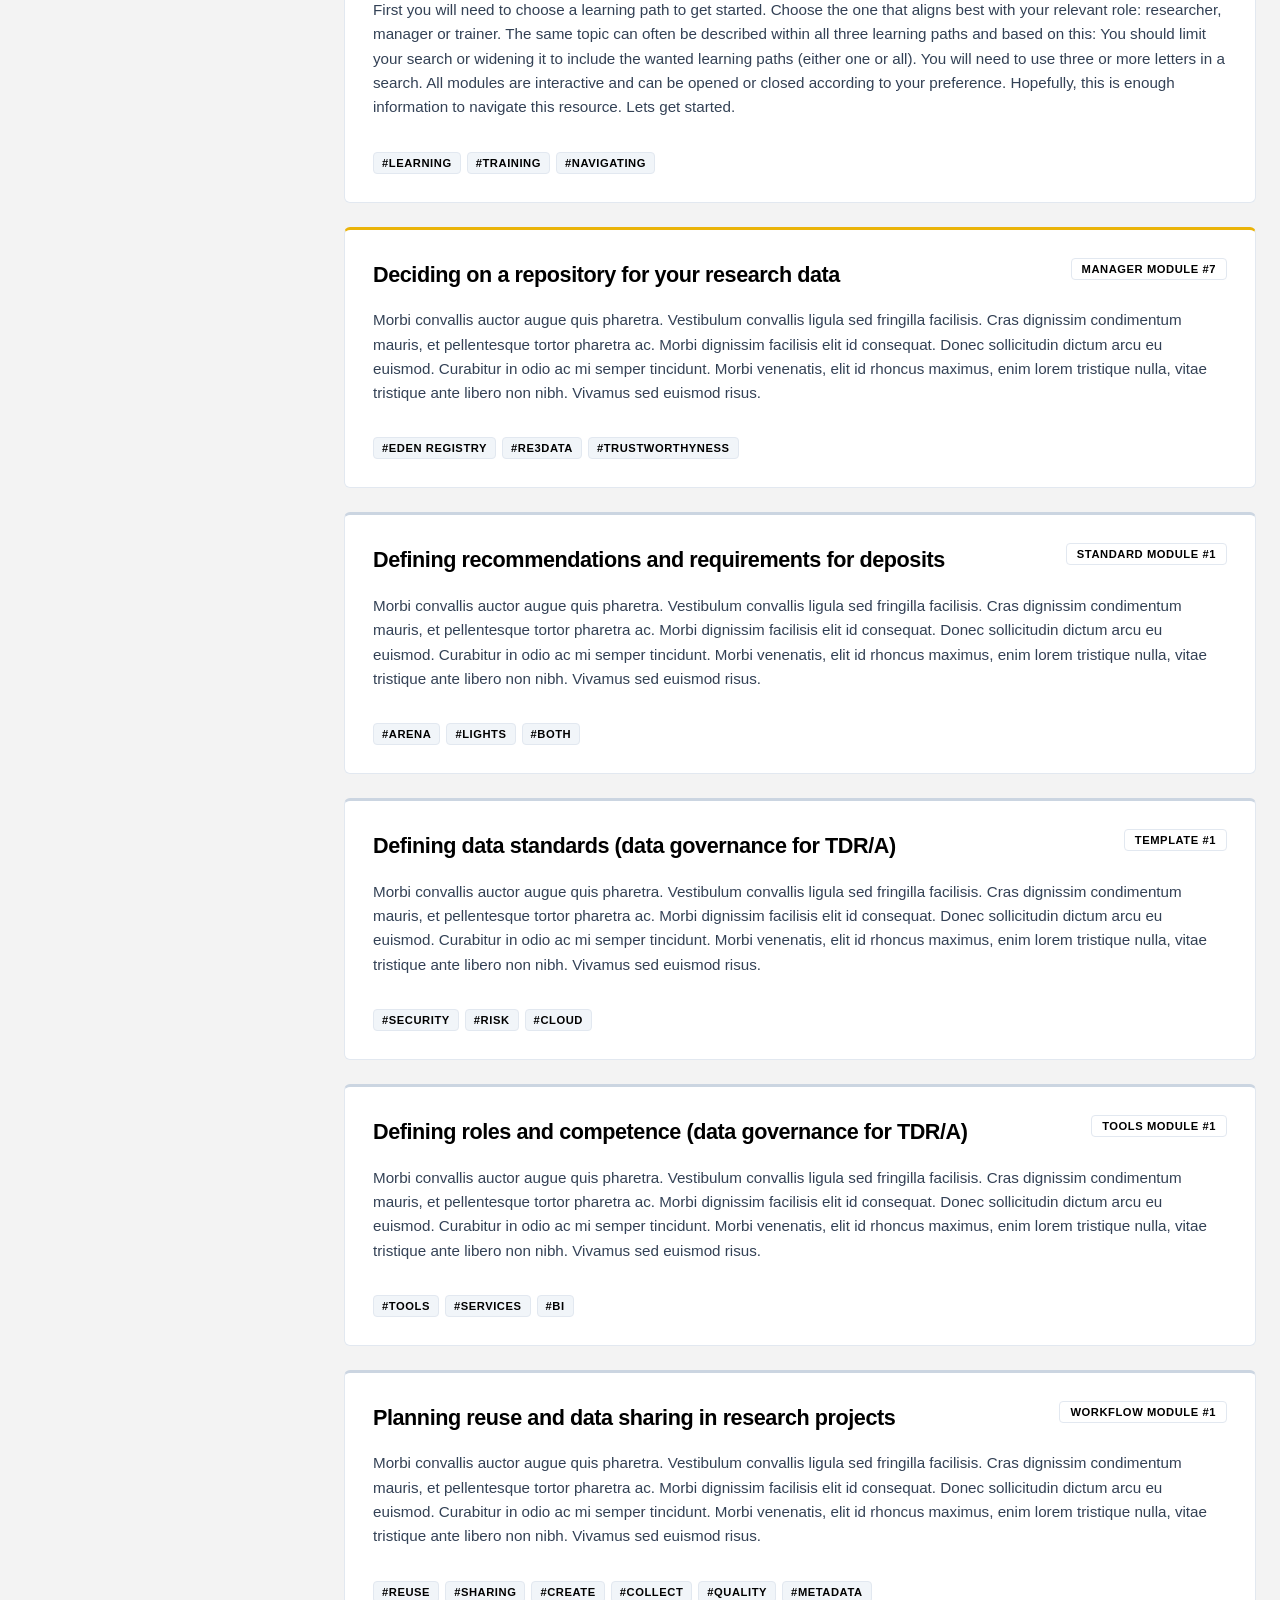
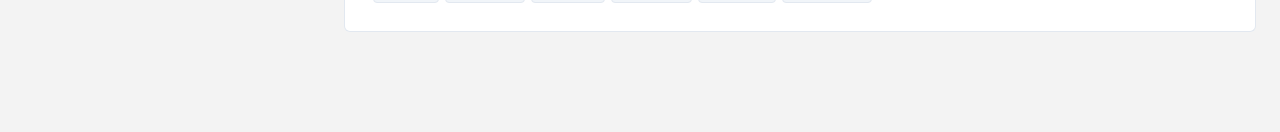
==== commit a1a1d122: "Refactor search box into next-step button container" ====
--- a/index.html
+++ b/index.html
@@ -24,7 +24,7 @@
             <h1>DCPN resources (mockup)</h1>
             <button class="next-step-btn"><a href="editor.html">(Simple editor to contribute)</a></button>
                <!-- Søk og nullstilling -->
-        <div class="search-box">
+        <div class="next-step-btn">
             <input type="text" id="searchInput" placeholder="Søk i moduler (min. 3 tegn)..." autocomplete="off">
             <button id="resetSearchBtn" class="invisible">Nullstill søk</button>
         </div>
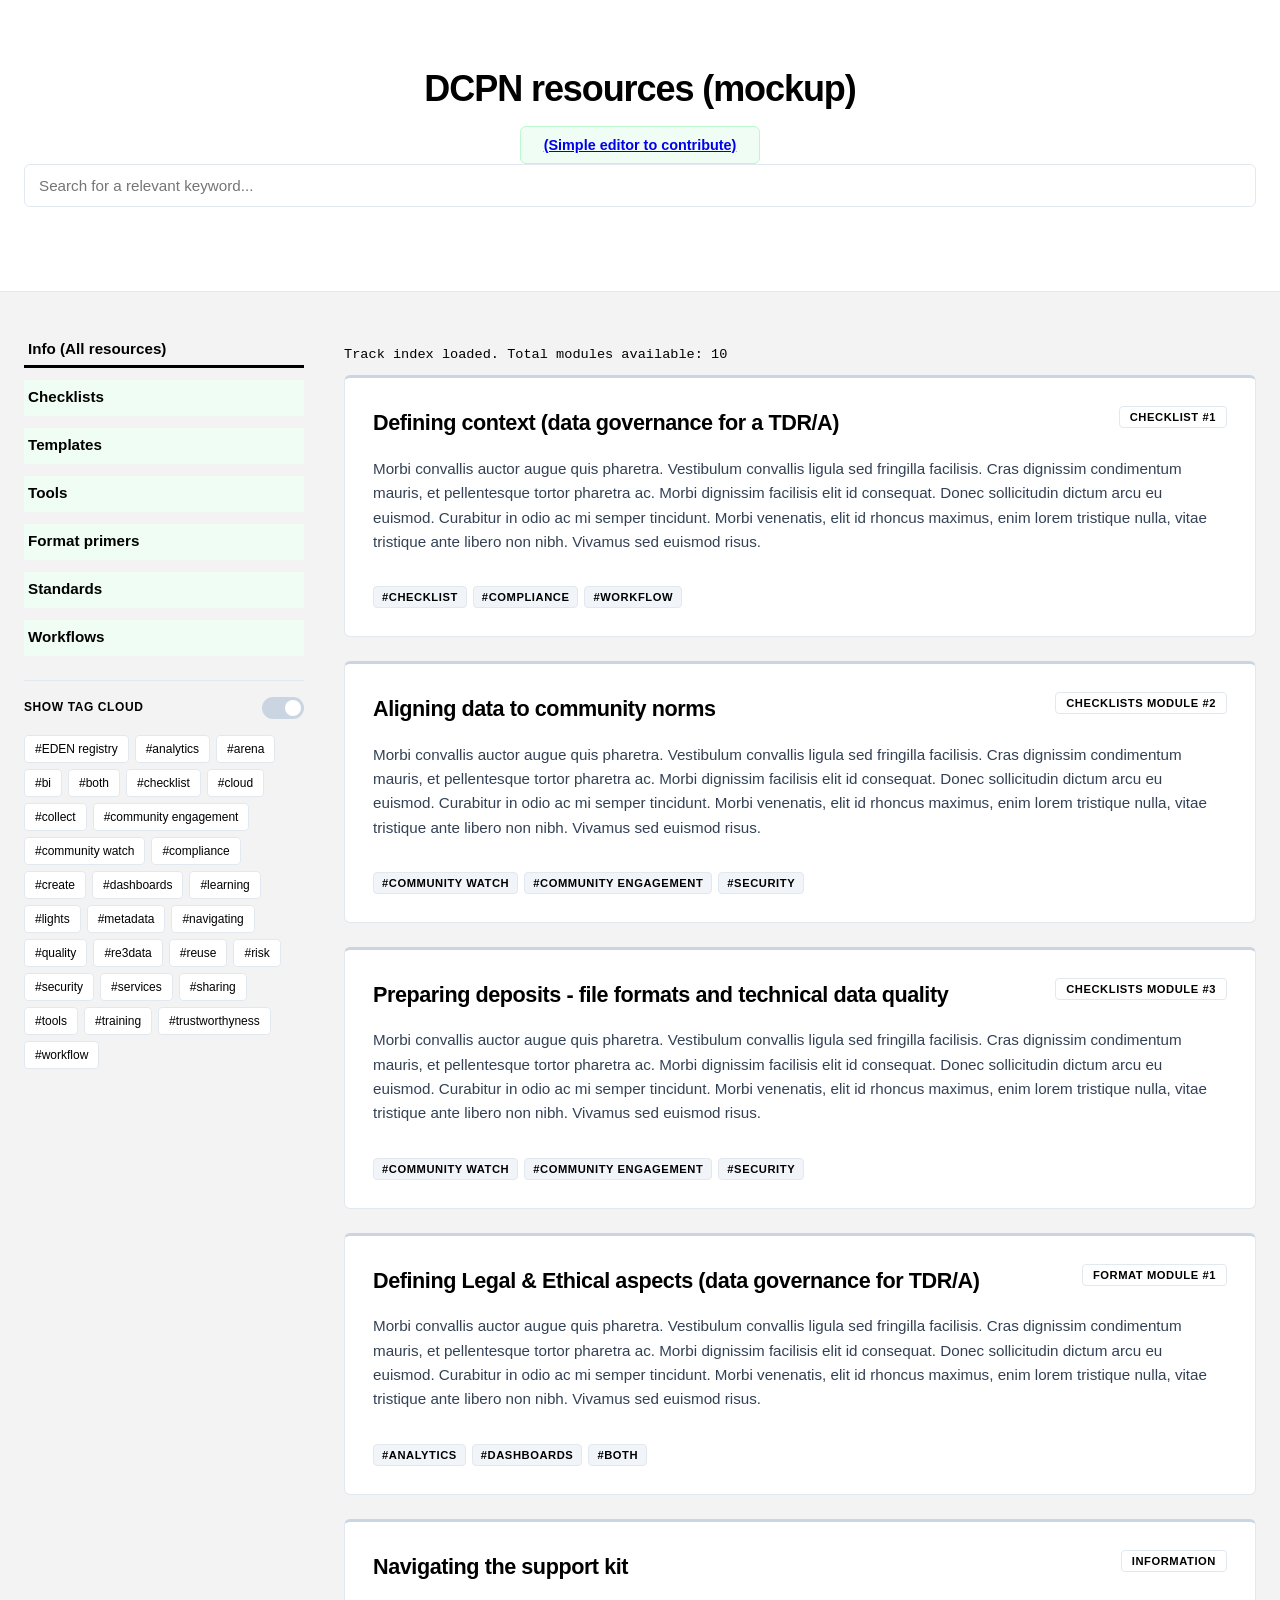
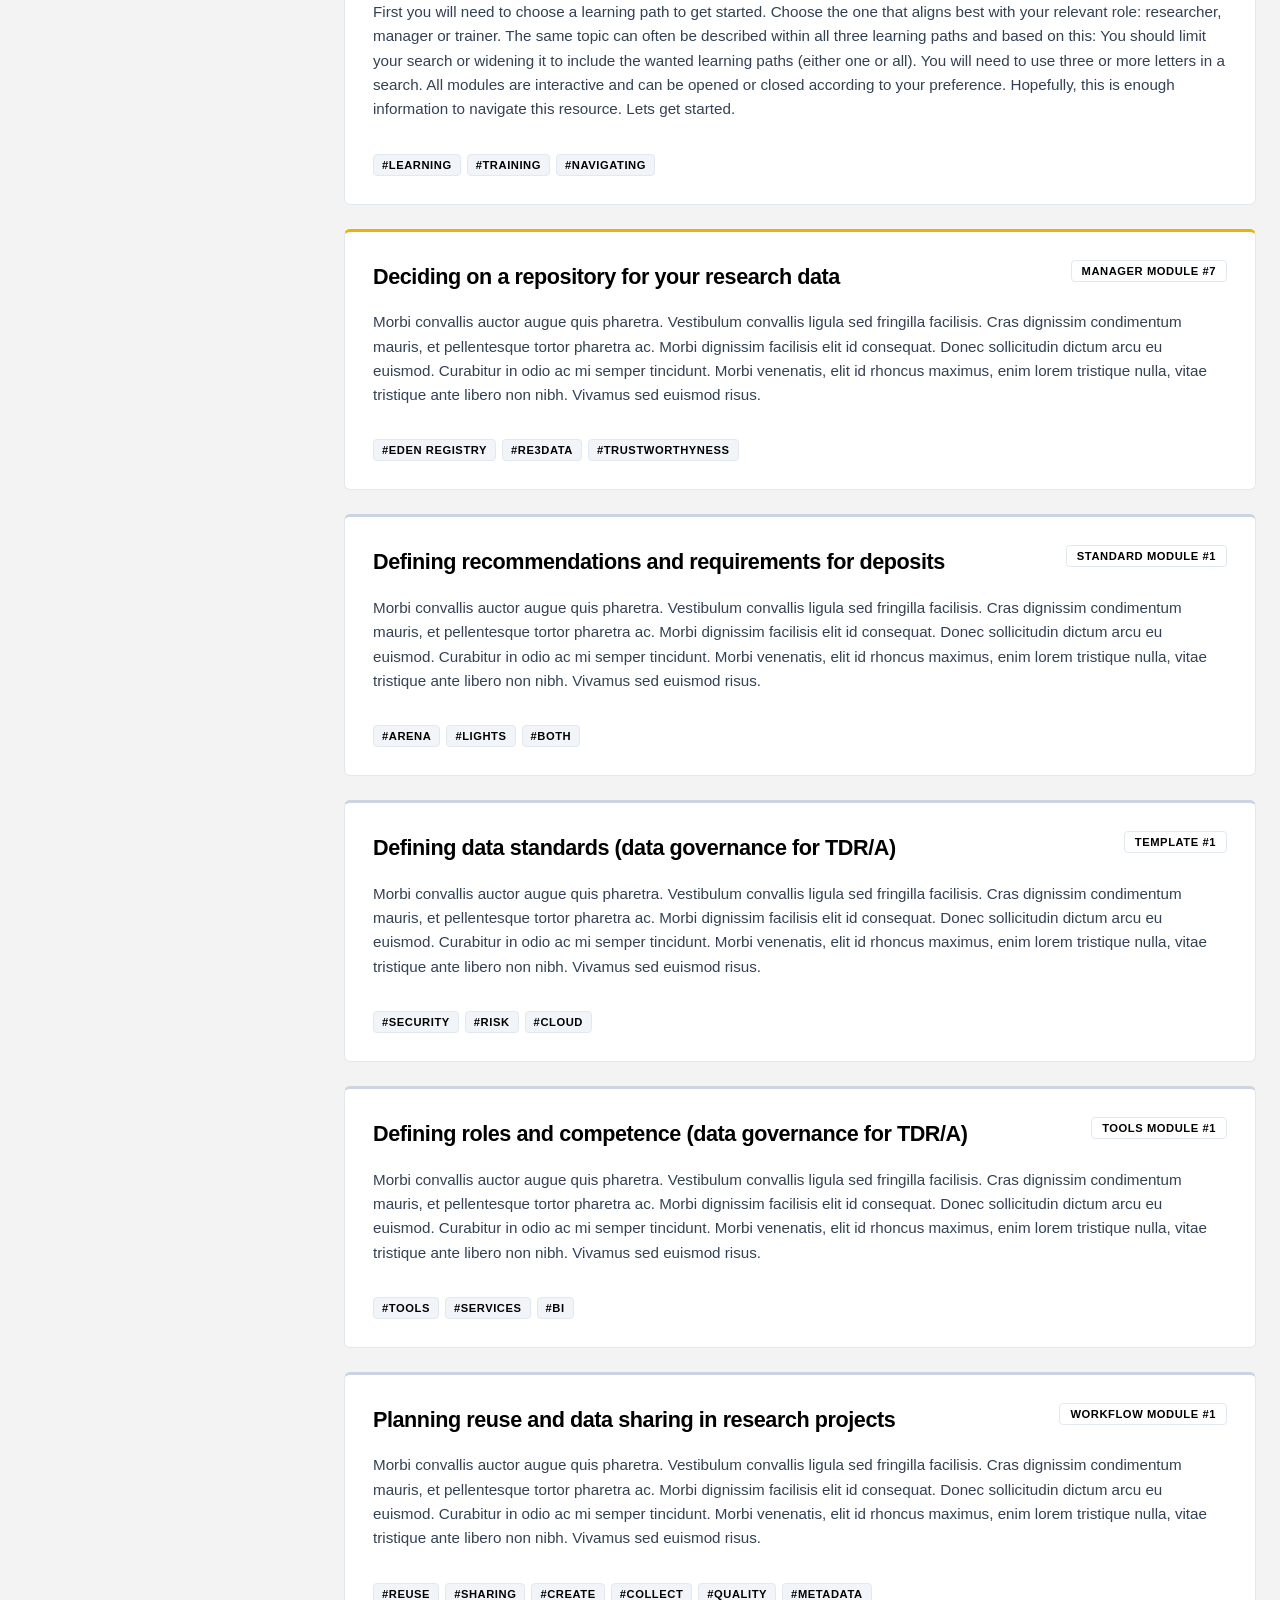
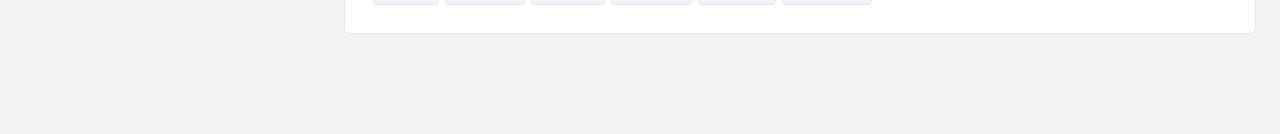
==== commit 87e5b67a: "Refactor search field and update placeholder text Updated the search field layout and placeholder te" ====
--- a/index.html
+++ b/index.html
@@ -24,10 +24,16 @@
             <h1>DCPN resources (mockup)</h1>
             <button class="next-step-btn"><a href="editor.html">(Simple editor to contribute)</a></button>
                <!-- Søk og nullstilling -->
-        <div class="next-step-btn">
-            <input type="text" id="searchInput" placeholder="Søk i moduler (min. 3 tegn)..." autocomplete="off">
-            <button id="resetSearchBtn" class="invisible">Nullstill søk</button>
-        </div>
+      <!-- 4. Search Field Placement -->
+            <div class="search-wrapper">
+                <input 
+                    type="text" 
+                    id="searchInput" 
+                    placeholder="Search for a relevant keyword..." 
+                    aria-label="Search learning modules"
+                >
+                <button id="resetSearchBtn" class="invisible" title="Clear search filters">✕</button>
+            </div>
     </header>
 
     <!-- Omgivende layout-beholder -->
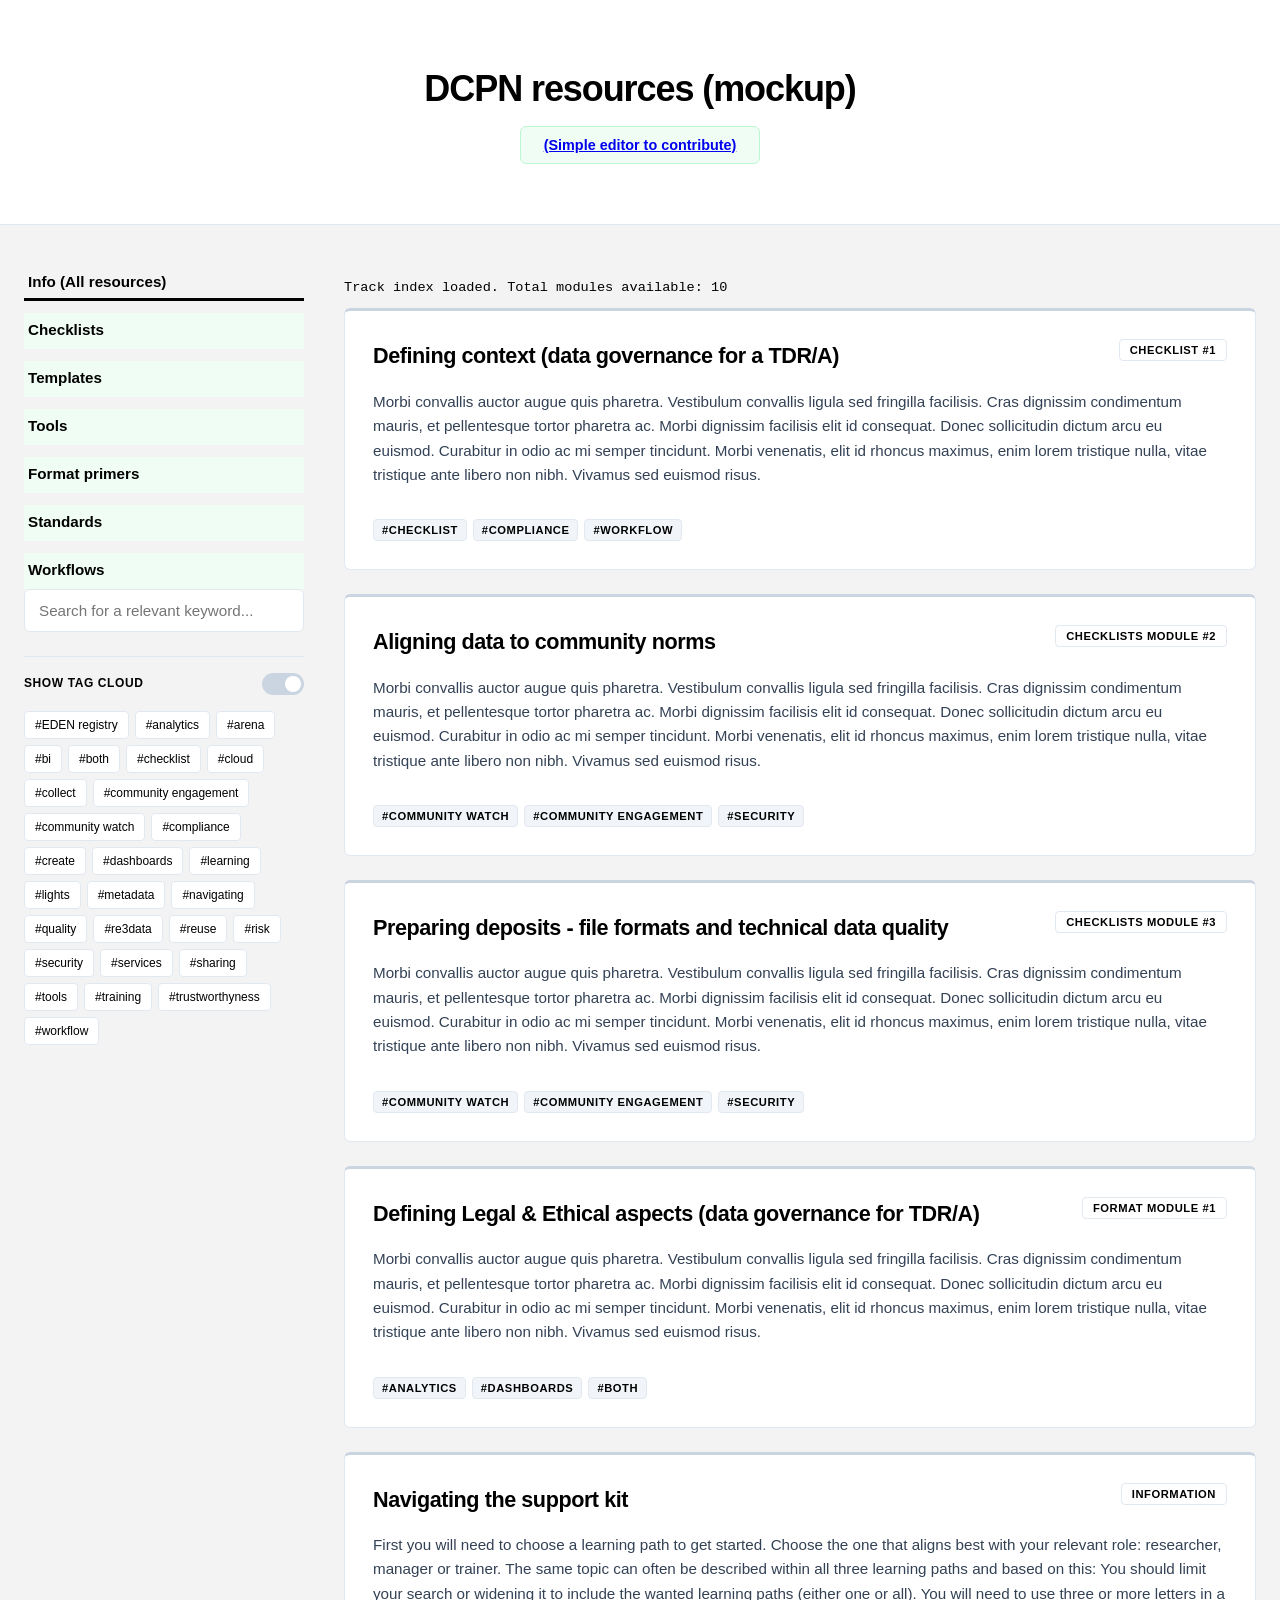
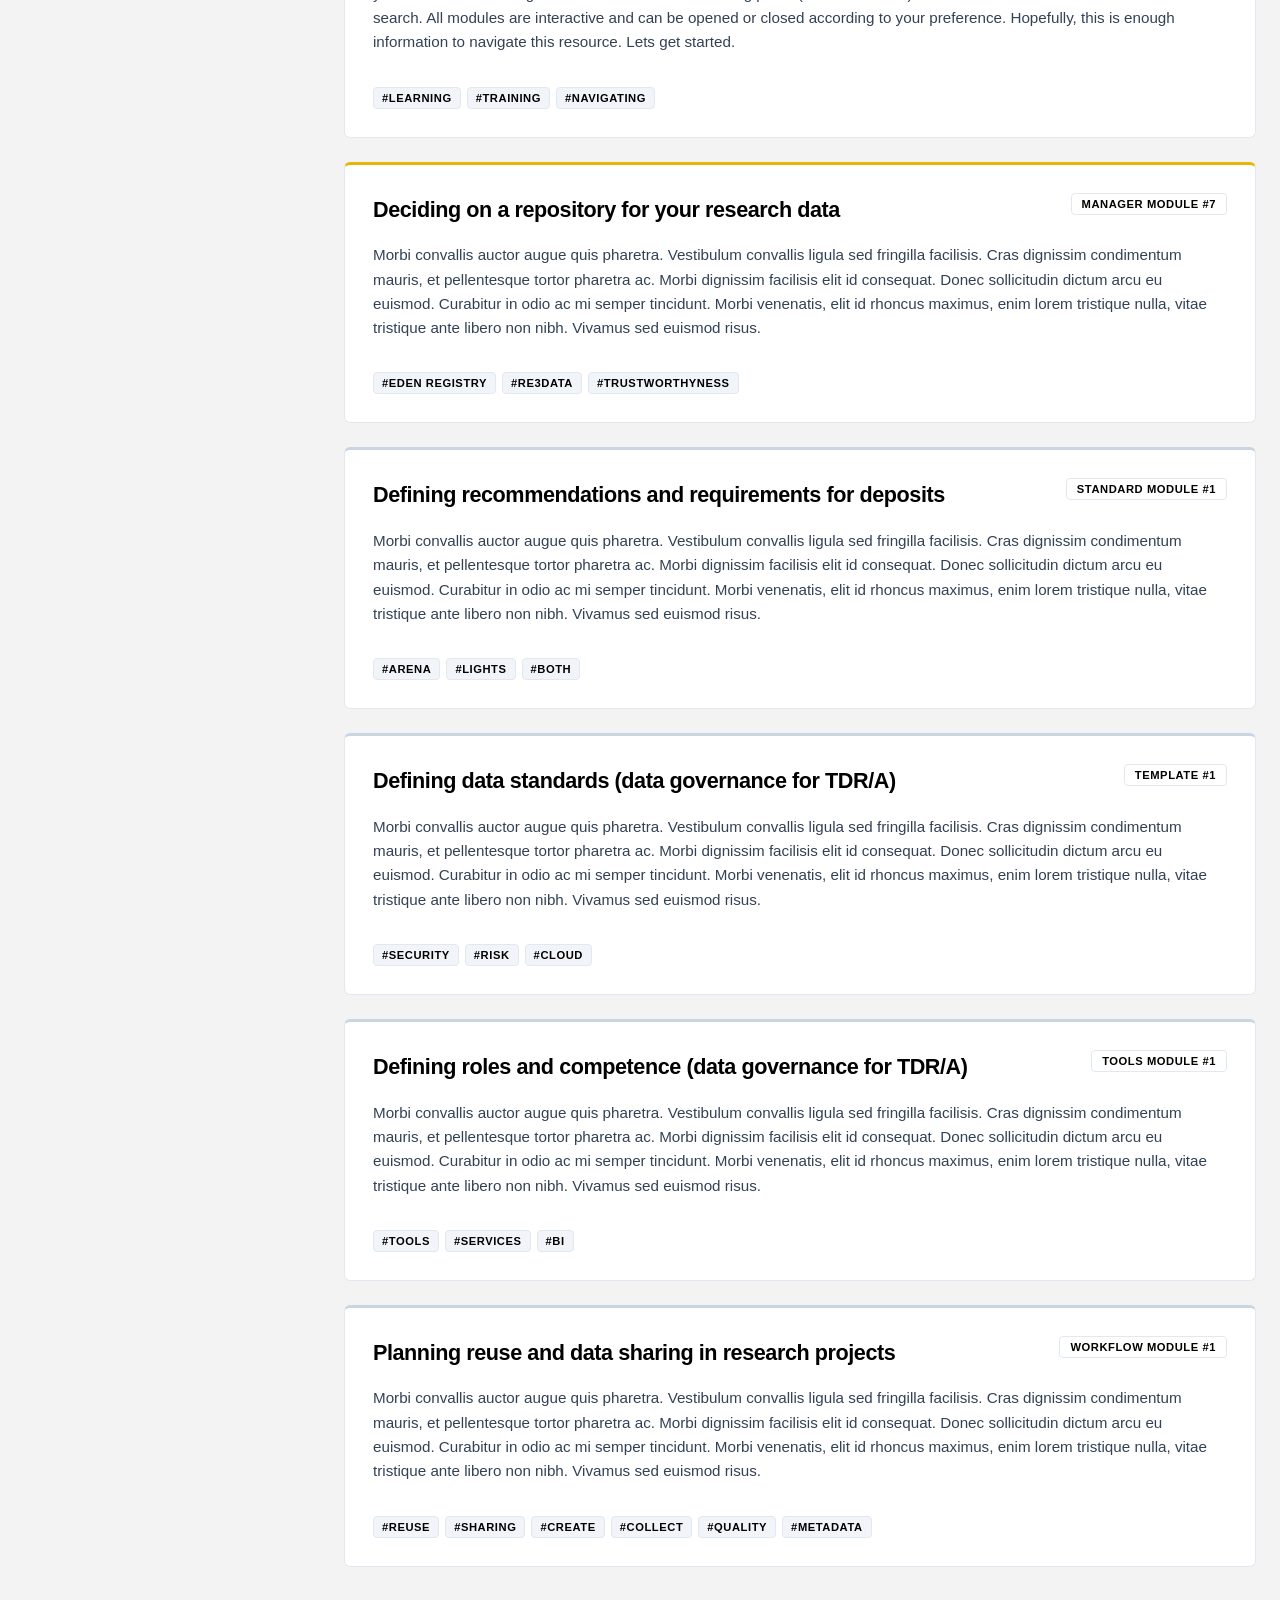
==== commit de335f9d: "Restore search field and reset button in header Restored the search field and reset button to the he" ====
--- a/index.html
+++ b/index.html
@@ -23,17 +23,7 @@
         <div class="header-container">
             <h1>DCPN resources (mockup)</h1>
             <button class="next-step-btn"><a href="editor.html">(Simple editor to contribute)</a></button>
-               <!-- Søk og nullstilling -->
-      <!-- 4. Search Field Placement -->
-            <div class="search-wrapper">
-                <input 
-                    type="text" 
-                    id="searchInput" 
-                    placeholder="Search for a relevant keyword..." 
-                    aria-label="Search learning modules"
-                >
-                <button id="resetSearchBtn" class="invisible" title="Clear search filters">✕</button>
-            </div>
+            
     </header>
 
     <!-- Omgivende layout-beholder -->
@@ -52,7 +42,17 @@
                 <button class="filter-btn" data-track="standard">Standards</button>
                 <button class="filter-btn" data-track="workflow">Workflows</button>
             </div>
-
+   <!-- Søk og nullstilling -->
+      <!-- 4. Search Field Placement -->
+            <div class="search-wrapper">
+                <input 
+                    type="text" 
+                    id="searchInput" 
+                    placeholder="Search for a relevant keyword..." 
+                    aria-label="Search learning modules"
+                >
+                <button id="resetSearchBtn" class="invisible" title="Clear search filters">✕</button>
+            </div>
             <!-- 2. Visibility Toggle Switch System for Tags -->
             <div class="toggle-container">
                 <span class="toggle-label">Show Tag Cloud</span>
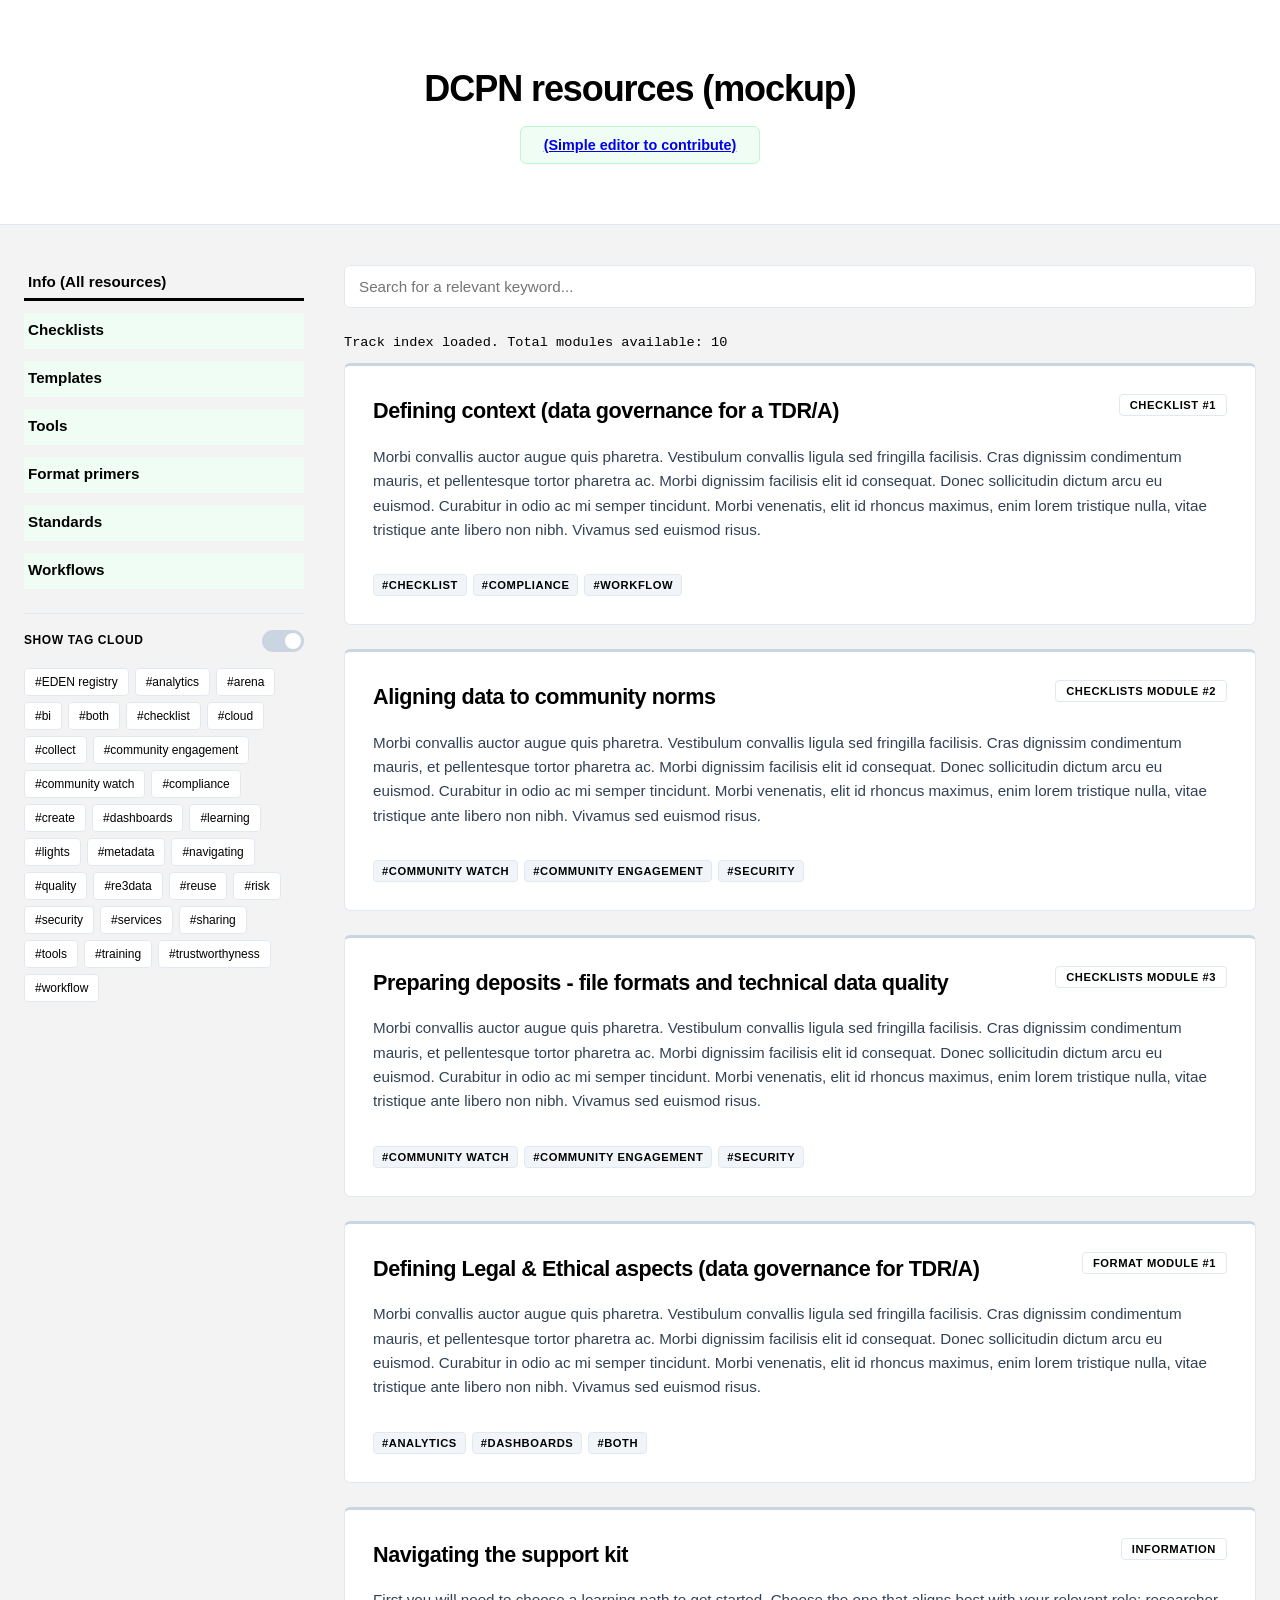
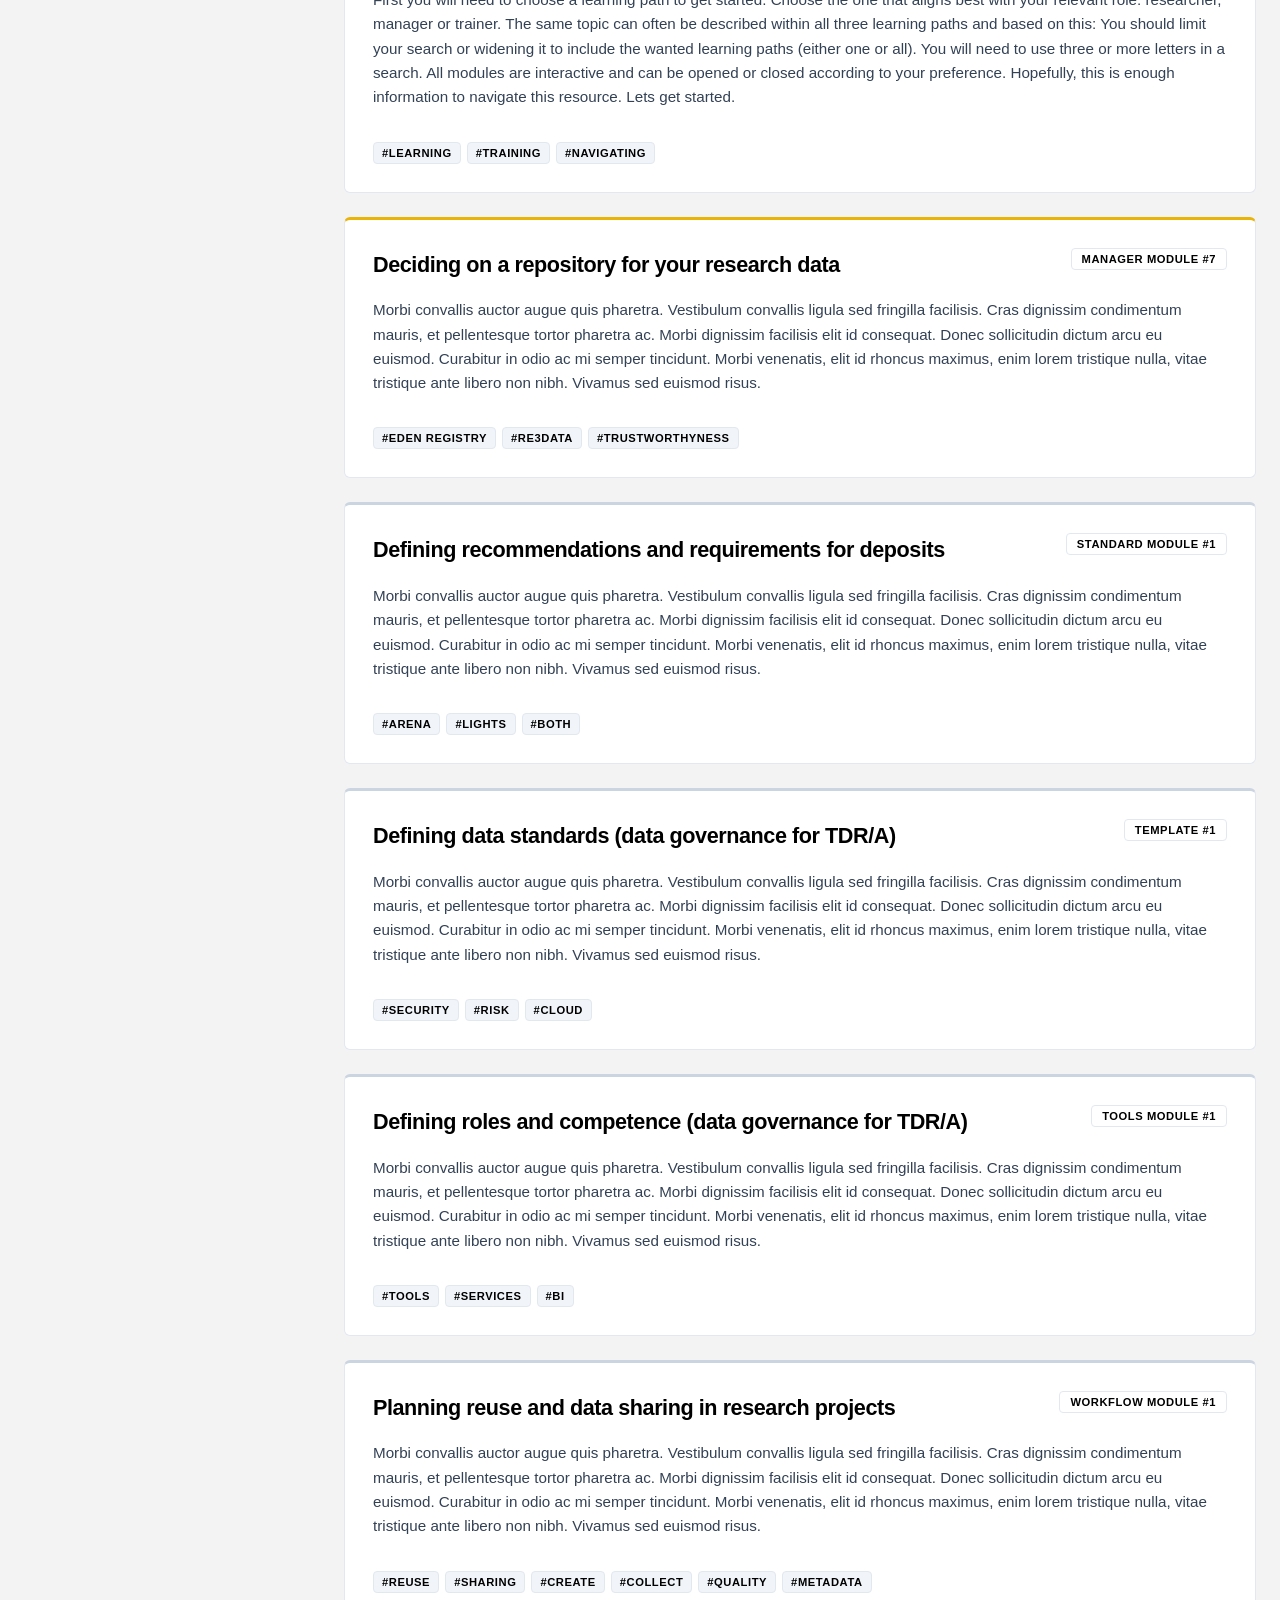
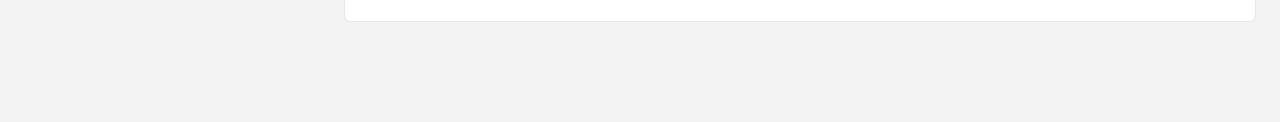
==== commit 68e3b70e: "Update index.html" ====
--- a/index.html
+++ b/index.html
@@ -42,17 +42,6 @@
                 <button class="filter-btn" data-track="standard">Standards</button>
                 <button class="filter-btn" data-track="workflow">Workflows</button>
             </div>
-   <!-- Søk og nullstilling -->
-      <!-- 4. Search Field Placement -->
-            <div class="search-wrapper">
-                <input 
-                    type="text" 
-                    id="searchInput" 
-                    placeholder="Search for a relevant keyword..." 
-                    aria-label="Search learning modules"
-                >
-                <button id="resetSearchBtn" class="invisible" title="Clear search filters">✕</button>
-            </div>
             <!-- 2. Visibility Toggle Switch System for Tags -->
             <div class="toggle-container">
                 <span class="toggle-label">Show Tag Cloud</span>
@@ -68,7 +57,17 @@
   
         <!-- Core Dynamic Content Section -->
         <main class="content-container">
-      
+       <!-- Søk og nullstilling -->
+      <!-- 4. Search Field Placement -->
+            <div class="search-wrapper">
+                <input 
+                    type="text" 
+                    id="searchInput" 
+                    placeholder="Search for a relevant keyword..." 
+                    aria-label="Search learning modules"
+                >
+                <button id="resetSearchBtn" class="invisible" title="Clear search filters">✕</button>
+            </div>
             <!-- Status indicator text -->
             <div id="searchCounter" class="search-counter">Loading track registry index...</div>
               
